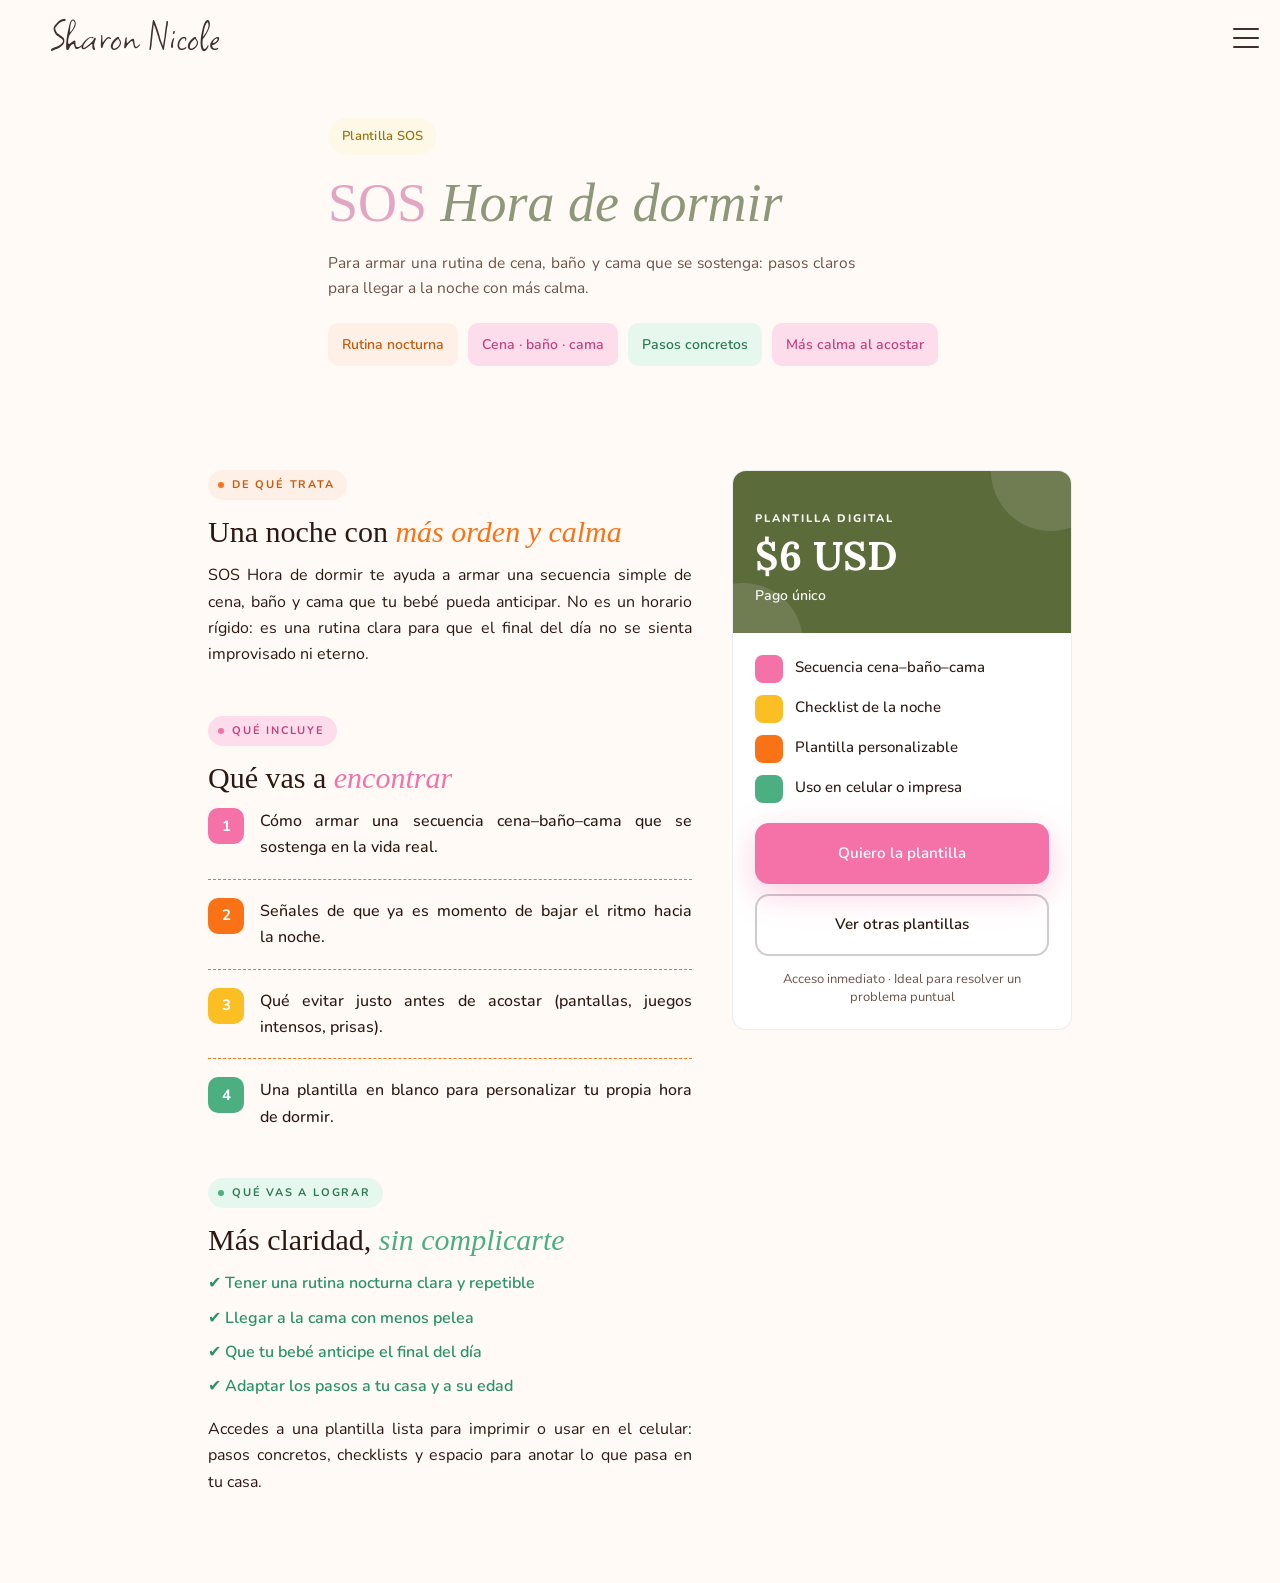
==== plantilla-hora-de-dormir/index.html @ e4fafdc5 "Add files via upload" ====
<!DOCTYPE html>
<html lang="es">
<head>
  <!-- Google tag (gtag.js) -->
  <script async src="https://www.googletagmanager.com/gtag/js?id=G-JML4XXE2QT"></script>
  <script>
    window.dataLayer = window.dataLayer || [];
    function gtag(){dataLayer.push(arguments);}
    gtag('js', new Date());

    gtag('config', 'G-JML4XXE2QT');
  </script>
  <meta charset="UTF-8">
  <meta name="viewport" content="width=device-width, initial-scale=1.0">
  <meta name="description" content="Plantilla SOS Hora de dormir: rutina de cena, baño y cama con pasos claros para llegar a la noche con más calma. Sharon Nicole.">
  <meta name="robots" content="index,follow">
  <meta property="og:type" content="website">
  <meta property="og:locale" content="es_ES">
  <meta property="og:title" content="SOS Hora de dormir | Sharon Nicole">
  <meta property="og:description" content="Para armar una rutina de cena, baño y cama que se sostenga: pasos claros para llegar a la noche con más calma.">
  <meta name="twitter:card" content="summary_large_image">
  <meta name="twitter:title" content="SOS Hora de dormir | Sharon Nicole">
  <meta name="twitter:description" content="Para armar una rutina de cena, baño y cama que se sostenga: pasos claros para llegar a la noche con más calma.">
  <title>SOS Hora de dormir | Sharon Nicole</title>
  <link rel="preconnect" href="https://fonts.googleapis.com">
  <link rel="preconnect" href="https://fonts.gstatic.com" crossorigin>
  <link href="https://fonts.googleapis.com/css2?family=Chiron+Hei+HK:ital,wght@0,200..900;1,200..900&family=DM+Sans:ital,opsz,wght@0,9..40,300;0,9..40,400;0,9..40,500;0,9..40,600;0,9..40,700&family=Fraunces:opsz,wght@9..144,500;9..144,700&family=Manrope:wght@400;500;600;700&family=Schoolbell&family=Square+Peg&display=swap" rel="stylesheet">
  <link href="https://fonts.googleapis.com/css2?family=Lora:ital,wght@0,400;0,500;0,600;0,700;1,400;1,500;1,600;1,700&family=Nunito:wght@400;500;600;700&display=swap" rel="stylesheet">
  <link rel="stylesheet" href="../styles.css?v=275">
  <link rel="stylesheet" href="../curso-soy-ese-bebe.css?v=40">
</head>
<body class="seb-page seb-page--plantilla-hora-dormir">
  <header class="topbar">
    <div class="header-inner">
      <a class="logo header-logo" href="../">Sharon Nicole</a>
      <nav class="nav header-nav" aria-label="Principal">
        <a href="../#cursos-asesorias">Cursos</a>
        <a href="../#recursos">Recursos</a>
        <a href="../#sigueme-redes">Redes</a>
      </nav>
      <button
        type="button"
        class="nav-menu-toggle"
        aria-expanded="false"
        aria-controls="site-nav-drawer"
        aria-label="Abrir menú de navegación"
      >
        <span class="nav-menu-toggle__bar" aria-hidden="true"></span>
        <span class="nav-menu-toggle__bar" aria-hidden="true"></span>
        <span class="nav-menu-toggle__bar" aria-hidden="true"></span>
      </button>
      <a class="btn btn-sm header-cta" href="../#sigueme-redes">Sígueme</a>
    </div>
  </header>

  <div
    id="site-nav-drawer"
    class="nav-drawer"
    role="dialog"
    aria-modal="true"
    aria-labelledby="site-nav-drawer-title"
    aria-hidden="true"
  >
    <div class="nav-drawer__backdrop" aria-hidden="true"></div>
    <div class="nav-drawer__panel">
      <button type="button" class="nav-drawer__close" aria-label="Cerrar menú">
        <span aria-hidden="true">×</span>
      </button>
      <p id="site-nav-drawer-title" class="nav-drawer__kicker">Navegación</p>
      <nav class="nav-drawer__nav" aria-label="Secciones del sitio">
        <ul class="nav-drawer__list">
          <li><a href="../">Inicio</a></li>
          <li><a href="../#realidad">La realidad</a></li>
          <li><a href="../#cursos-asesorias">Cursos</a></li>
          <li><a href="../#recursos">Recursos</a></li>
          <li><a href="../#testimonios-caribbean">Testimonios</a></li>
          <li><a href="../#sigueme-redes">Redes</a></li>
        </ul>
      </nav>
      <a class="btn nav-drawer__cta" href="../#sigueme-redes">Sígueme</a>
    </div>
  </div>

  <main>
    <section class="seb-hero" aria-labelledby="seb-hero-title">
      <div class="seb-wrap seb-hero__grid seb-hero__grid--solo">
        <div class="seb-hero__left">
          <span class="seb-badge">Plantilla SOS</span>
          <h1 id="seb-hero-title" class="seb-hero__h1"><span class="seb-hero__h1-curso">SOS</span> <em class="seb-hero__h1-olive">Hora de dormir</em></h1>
          <p class="seb-hero__lede">Para armar una rutina de cena, baño y cama que se sostenga: pasos claros para llegar a la noche con más calma.</p>
          <ul class="seb-chips">
            <li class="seb-chip seb-chip--orange">Rutina nocturna</li>
            <li class="seb-chip seb-chip--pink">Cena · baño · cama</li>
            <li class="seb-chip seb-chip--green">Pasos concretos</li>
            <li class="seb-chip seb-chip--pink">Más calma al acostar</li>
          </ul>
        </div>
      </div>
    </section>

    <section class="seb-band" aria-labelledby="seb-about-title">
      <div class="seb-wrap seb-main-grid">
        <div class="seb-prose">
          <article class="seb-block">
            <span class="seb-tag seb-tag--orange">De qué trata</span>
            <h2 id="seb-about-title">Una noche con <em>más orden y calma</em></h2>
            <p>SOS Hora de dormir te ayuda a armar una secuencia simple de cena, baño y cama que tu bebé pueda anticipar. No es un horario rígido: es una rutina clara para que el final del día no se sienta improvisado ni eterno.</p>
          </article>

          <article class="seb-block seb-section--pink">
            <span class="seb-tag seb-tag--pink">Qué incluye</span>
            <h2>Qué vas a <em>encontrar</em></h2>
            <ol class="seb-learn-list">
              <li class="seb-learn-item">
                <span class="seb-num seb-num--pink" aria-hidden="true">1</span>
                <p>Cómo armar una secuencia cena–baño–cama que se sostenga en la vida real.</p>
              </li>
              <li class="seb-learn-item">
                <span class="seb-num seb-num--orange" aria-hidden="true">2</span>
                <p>Señales de que ya es momento de bajar el ritmo hacia la noche.</p>
              </li>
              <li class="seb-learn-item">
                <span class="seb-num seb-num--yellow" aria-hidden="true">3</span>
                <p>Qué evitar justo antes de acostar (pantallas, juegos intensos, prisas).</p>
              </li>
              <li class="seb-learn-item">
                <span class="seb-num seb-num--green" aria-hidden="true">4</span>
                <p>Una plantilla en blanco para personalizar tu propia hora de dormir.</p>
              </li>
            </ol>
          </article>

          <article class="seb-block seb-section--green">
            <span class="seb-tag seb-tag--green">Qué vas a lograr</span>
            <h2>Más claridad, <em>sin complicarte</em></h2>
            <ul class="seb-achieve-list">
              <li>✔ Tener una rutina nocturna clara y repetible</li>
              <li>✔ Llegar a la cama con menos pelea</li>
              <li>✔ Que tu bebé anticipe el final del día</li>
              <li>✔ Adaptar los pasos a tu casa y a su edad</li>
            </ul>
            <p>Accedes a una plantilla lista para imprimir o usar en el celular: pasos concretos, checklists y espacio para anotar lo que pasa en tu casa.</p>
          </article>
        </div>

        <aside class="seb-sidebar" aria-label="Inversión y acceso">
          <div class="seb-price">
            <header class="seb-price__head">
              <p class="seb-price__label">Plantilla digital</p>
              <p class="seb-price__amount">$6&nbsp;USD</p>
              <p class="seb-price__note">Pago único</p>
            </header>
            <div class="seb-price__body">
              <ul class="seb-price-features">
                <li>
                  <span class="seb-ico seb-ico--pink" aria-hidden="true"></span>
                  <span>Secuencia cena–baño–cama</span>
                </li>
                <li>
                  <span class="seb-ico seb-ico--yellow" aria-hidden="true"></span>
                  <span>Checklist de la noche</span>
                </li>
                <li>
                  <span class="seb-ico seb-ico--orange" aria-hidden="true"></span>
                  <span>Plantilla personalizable</span>
                </li>
                <li>
                  <span class="seb-ico seb-ico--green" aria-hidden="true"></span>
                  <span>Uso en celular o impresa</span>
                </li>
              </ul>
              <div class="seb-price__actions">
                <a
                  class="seb-btn seb-btn--pink seb-btn--block"
                  href="https://www.instagram.com/sharon.nicolett/"
                  target="_blank"
                  rel="noopener noreferrer"
                >Quiero la plantilla</a>
                <a class="seb-btn seb-btn--ghost seb-btn--block" href="../#recursos">Ver otras plantillas</a>
              </div>
              <p class="seb-price__fine">Acceso inmediato · Ideal para resolver un problema puntual</p>
            </div>
          </div>
        </aside>
      </div>
    </section>
  </main>

  <script src="../script.js"></script>
</body>
</html>
---- styles.css ----
:root {
  /* Misma línea vertical que el inicio del título "Tu bebé…" en el hero */
  --page-gutter-x: clamp(1.25rem, 5vw, 3rem);
  /* Altura de la barra (.header-inner min-height); el hero sube para pintar detrás */
  --header-bar-h: 76px;
  --cream: #fffdf6;
  --ink: #3e2f2b;
  --muted: #6f625e;
  --pink: #f6adc8;
  --purple: #baa7ea;
  --blue: #b9def6;
  --green: #b8ddc3;
  --yellow: #f9df7d;
  --orange: #f7b47b;
  --red: #ea707f;
  --white: #ffffff;
  --radius: 22px;
  --shadow: 0 12px 36px rgba(69, 49, 41, 0.12);
}

* { box-sizing: border-box; }
html {
  scroll-behavior: smooth;
  min-height: 100%;
  /* Fondo global: ilustración completa visible (sin recorte tipo cover) */
  background-color: #fdf6f4;
  background-image: url("img/Background.png");
  background-repeat: no-repeat;
  background-position: left top;
  /* “Quepa todo”: escala al viewport; en cada dispositivo se ajusta al ancho o alto disponible */
  background-size: contain;
  background-attachment: scroll;
}

/* Escritorio ancho: escalar/anclar PNG para sangrar algo el trazo bajo cualquier scrollbar (≠ de la franja de translate del .hero-visual) */
@media (min-width: 1200px) {
  html {
    background-size: 120vw auto;
    background-position: calc(-1 * clamp(1rem, 5vw, 4.5rem)) top;
    background-origin: border-box;
  }
}
body {
  position: relative;
  margin: 0;
  min-height: 100%;
  font-family: "Manrope", sans-serif;
  background-color: transparent;
  color: var(--ink);
  line-height: 1.6;
}

h1, h2, h3, h4 {
  font-family: "Fraunces", serif;
  line-height: 1.08;
  margin: 0 0 14px;
}

h1 { font-size: clamp(2.4rem, 6vw, 4.8rem); }
h2 { font-size: clamp(1.9rem, 3.8vw, 3rem); }
h3 { font-size: 1.4rem; }

.container { width: min(1120px, 92%); margin: 0 auto; }
.narrow { width: min(820px, 92%); }
.section { padding: 84px 0; }

/* Header: NO usar .container aquí (margin:0 auto + 92% rompe alineación y el botón) */
.topbar {
  position: sticky;
  top: 0;
  z-index: 120;
  width: 100%;
  border-bottom: 2px solid transparent;
  background: transparent;
  backdrop-filter: blur(0);
  -webkit-backdrop-filter: blur(0);
  box-shadow: none;
  transition:
    background 0.4s ease,
    backdrop-filter 0.4s ease,
    -webkit-backdrop-filter 0.4s ease,
    border-bottom-color 0.4s ease,
    box-shadow 0.4s ease;
}

.topbar.is-scrolled {
  background: rgba(255, 253, 246, 0.94);
  backdrop-filter: blur(10px);
  -webkit-backdrop-filter: blur(10px);
  border-bottom-color: rgba(62, 47, 43, 0.08);
  box-shadow: 0 6px 28px rgba(62, 47, 43, 0.06);
}

.header-inner {
  position: relative;
  display: flex;
  align-items: center;
  justify-content: space-between;
  min-height: var(--header-bar-h);
  width: 100%;
  max-width: 100%;
  box-sizing: border-box;
  /* Misma referencia que .hero > .container (texto "Tu bebé") */
  padding-left: var(--page-gutter-x);
  padding-right: max(var(--page-gutter-x), env(safe-area-inset-right, 0));
}

/* Logo izquierda | Comprar derecha (solo 2 ítems en flujo flex) */
.header-logo {
  position: relative;
  z-index: 2;
  flex: 0 0 auto;
  min-width: 0;
}

/* Enlaces al centro REAL del viewport (no del espacio entre logo y botón) */
.header-nav {
  position: absolute;
  left: 50%;
  top: 50%;
  transform: translate(-50%, -50%);
  z-index: 1;
  display: flex;
  flex-wrap: nowrap;
  align-items: center;
  justify-content: center;
  gap: clamp(8px, 1.35vw, 20px);
  width: max-content;
  max-width: min(92vw, calc(100vw - 260px));
  pointer-events: auto;
}

@media (min-width: 1367px) {
  .header-nav a {
    font-family: "Manrope", system-ui, sans-serif;
    font-size: clamp(0.74rem, 0.92vw + 0.38rem, 0.875rem);
    font-weight: 600;
    white-space: nowrap;
    letter-spacing: 0.02em;
  }

  .header-nav a:hover {
    color: var(--red);
  }
}

.header-cta {
  position: relative;
  z-index: 2;
  flex: 0 0 auto !important;
  width: auto !important;
  max-width: none !important;
  margin-left: auto !important;
  display: inline-flex !important;
}

.logo {
  font-family: "Fraunces", serif;
  font-size: 1.9rem;
  text-decoration: none;
  color: var(--ink);
}

/* Nombre de marca en el nav: Square Peg (Google Fonts) — debe ir después de .logo */
.topbar .logo.header-logo {
  font-family: "Square Peg", cursive;
  font-weight: 400;
  font-style: normal;
  font-size: clamp(2rem, 4.8vw, 2.85rem);
  line-height: 1.05;
  letter-spacing: 0.02em;
}

.nav {
  display: flex;
  flex-wrap: wrap;
  justify-content: center;
  gap: 24px;
}

.nav a { color: var(--muted); text-decoration: none; font-weight: 600; }

.btn {
  display: inline-flex;
  align-items: center;
  justify-content: center;
  border: 0;
  border-radius: 999px;
  padding: 13px 24px;
  text-decoration: none;
  background: linear-gradient(120deg, var(--red), #f28795);
  color: var(--white);
  font-weight: 700;
  cursor: pointer;
  transition: transform .2s ease;
}

.btn:hover { transform: translateY(-2px); }
.btn-sm { padding: 10px 18px; }
.btn.ghost {
  background: var(--white);
  color: var(--ink);
  border: 1.5px solid rgba(62, 47, 43, 0.15);
  box-shadow: none;
}
.btn.full { width: 100%; }

/* ——— Hamburguesa + menú pantalla completa: solo hasta tablet / iPad (ver media abajo) ——— */
.nav-menu-toggle {
  display: none;
  touch-action: manipulation;
  position: relative;
  z-index: 3;
  flex: 0 0 auto;
  margin-left: auto;
  flex-direction: column;
  align-items: center;
  justify-content: center;
  gap: clamp(5px, 1.35vw, 7px);
  width: min(52px, 12vw);
  height: calc(var(--header-bar-h, 76px));
  padding: 0 10px;
  border: 0;
  border-radius: 12px;
  background: transparent;
  color: var(--ink);
  cursor: pointer;
  transition: opacity 0.2s ease, background 0.2s ease;
}

.nav-menu-toggle:hover {
  background: rgba(62, 47, 43, 0.06);
}

.nav-menu-toggle:focus-visible {
  outline: 2px solid var(--pink);
  outline-offset: 2px;
}

.nav-menu-toggle__bar {
  display: block;
  width: clamp(21px, 5.5vw, 26px);
  height: 2.25px;
  border-radius: 2px;
  background: currentColor;
}

.nav-drawer {
  position: fixed;
  inset: 0;
  z-index: 110;
  padding: 0;
  visibility: hidden;
  pointer-events: none;
}

.nav-drawer--open {
  visibility: visible;
  pointer-events: auto;
}

.nav-drawer__backdrop {
  position: absolute;
  inset: 0;
  z-index: 0;
  border: 0;
  padding: 0;
  margin: 0;
  cursor: pointer;
  background: rgba(62, 47, 43, 0.45);
  opacity: 0;
  transition: opacity 0.28s ease;
}

.nav-drawer--open .nav-drawer__backdrop {
  opacity: 1;
}

.nav-drawer__panel {
  position: absolute;
  inset: 0;
  z-index: 2;
  width: 100%;
  max-width: none;
  margin: 0;
  box-sizing: border-box;
  padding: calc(env(safe-area-inset-top, 0px) + clamp(3.25rem, 10vw, 4rem))
    var(--page-gutter-x) clamp(2rem, 7vh, 3.5rem);
  text-align: center;
  pointer-events: auto;
  display: flex;
  flex-direction: column;
  align-items: center;
  justify-content: flex-start;
  background: rgba(255, 253, 246, 0.985);
  color: var(--ink);
  border-radius: 0;
  border: none;
  box-shadow: none;
  max-height: none;
  min-height: 100%;
  overflow-y: auto;
  -webkit-overflow-scrolling: touch;
  opacity: 0;
  transform: translateY(-0.5rem);
  transition:
    opacity 0.26s ease,
    transform 0.32s cubic-bezier(0.33, 1, 0.68, 1);
}

.nav-drawer--open .nav-drawer__panel {
  opacity: 1;
  transform: translateY(0);
}

.nav-drawer__close {
  position: absolute;
  top: max(calc(env(safe-area-inset-top, 0px) + 0.4rem), 0.5rem);
  right: max(calc(env(safe-area-inset-right, 0px) + 0.25rem), 0.5rem);
  width: 48px;
  height: 48px;
  display: inline-flex;
  align-items: center;
  justify-content: center;
  border: 0;
  border-radius: 50%;
  background: transparent;
  color: var(--ink);
  font-size: 2rem;
  line-height: 1;
  font-weight: 300;
  cursor: pointer;
  transition:
    background 0.2s ease,
    color 0.2s ease,
    opacity 0.2s ease;
}

.nav-drawer__close:hover {
  background: rgba(234, 112, 127, 0.12);
  color: var(--red);
}

.nav-drawer__close:focus-visible {
  outline: 2px solid var(--pink);
  outline-offset: 2px;
}

.nav-drawer__kicker {
  margin: 0 0 clamp(1.35rem, 4vw, 2rem);
  font-family: "Manrope", system-ui, sans-serif;
  font-size: 0.68rem;
  font-weight: 700;
  letter-spacing: 0.22em;
  text-transform: uppercase;
  color: var(--muted);
}

.nav-drawer__nav {
  width: 100%;
  flex: 1 1 auto;
  display: flex;
  flex-direction: column;
  align-items: center;
  justify-content: center;
  min-height: min(52vh, 420px);
}

.nav-drawer__list {
  list-style: none;
  margin: 0;
  padding: 0;
  display: flex;
  flex-direction: column;
  align-items: center;
  gap: clamp(1.45rem, 5vh, 2.35rem);
}

.nav-drawer__list a {
  font-family: "Manrope", system-ui, sans-serif;
  font-size: clamp(1.12rem, 3.65vw, 1.42rem);
  font-weight: 600;
  text-decoration: none;
  color: var(--ink);
  letter-spacing: 0.01em;
  transition: color 0.2s ease, opacity 0.2s ease;
}

.nav-drawer__list a:hover {
  color: var(--red);
}

.nav-drawer__list a:focus-visible {
  outline: 2px solid var(--pink);
  outline-offset: 6px;
  border-radius: 4px;
}

.nav-drawer__cta {
  flex-shrink: 0;
  margin-top: clamp(2rem, 6vw, 2.75rem);
  margin-bottom: max(env(safe-area-inset-bottom, 0px), 1rem);
  min-width: min(280px, 100%);
}

body.nav-drawer-open {
  overflow: hidden;
  touch-action: none;
}

body.nav-drawer-open .nav-drawer {
  z-index: 230;
}

@media (min-width: 1367px) {
  .nav-menu-toggle {
    display: none !important;
  }

  .nav-drawer {
    display: none !important;
  }
}

@media (max-width: 1366px) {
  /* Menos hueco derecho: ícono hamburguesa pegado al borde (respeta notch) */
  .header-inner {
    padding-right: max(10px, calc(env(safe-area-inset-right, 0px) + 6px));
  }

  .header-nav,
  .header-cta {
    display: none !important;
  }

  .nav-menu-toggle {
    display: inline-flex;
    flex-direction: column;
    align-items: center;
    justify-content: center;
    padding-inline: 6px 2px;
  }
}

@media (prefers-reduced-motion: reduce) {
  .nav-drawer__backdrop,
  .nav-drawer__panel {
    transition-duration: 0.01ms;
  }
}

.hero {
  position: relative;
  z-index: 0;
  /* Sube el bloque: la foto llena el hueco bajo el nav sin estirarla */
  margin-top: calc(-1 * var(--header-bar-h));
  padding-top: var(--header-bar-h);
  min-height: 100vh;
  min-height: 100dvh;
  display: flex;
  align-items: center;
  justify-content: flex-start;
  overflow: hidden;
}

/* Sin padding inferior de `.section`: el hero usa todo el alto del viewport antes de hacer scroll */
.hero.section {
  padding-bottom: 0;
}

/* Escritorio: mismo PNG que html sólo dentro del hero, pero desplazado hacia arriba (sin mover el fondo global) */
@media (min-width: 1200px) {
  .hero {
    background-color: #fdf6f4;
    isolation: isolate;
  }

  .hero::before {
    content: "";
    position: absolute;
    inset: 0;
    z-index: 0;
    background-color: #fdf6f4;
    background-image: url("img/Background.png");
    background-repeat: no-repeat;
    background-size: 120vw auto;
    background-position: calc(-1 * clamp(1rem, 5vw, 4.5rem)) calc(-1 * clamp(18px, 4vw, 56px));
    background-origin: border-box;
    pointer-events: none;
  }
}

/* iPad ancho táctil: imagen compose (familia dentro del PNG) — sin foto superpuesta ni fondo html ilustrado */
@media (hover: none) and (min-width: 1200px) and (max-width: 1366px) {
  html {
    background-image: none;
    background-color: #fdf6f4;
  }

  .hero::before {
    background-image: url("img/background hero ipad.png");
    background-size: cover;
    background-position: right bottom;
    background-repeat: no-repeat;
  }

  .hero-visual {
    display: none !important;
  }
}

/*
 * Únicamente ~1200–1366px de ancho y ~820–880px de alto (p. ej. 1366×863) con puntero fino:
 * fondo compuesto img/background hero 12.png. No afecta móvil, tablet 769–1199, ni escritorio fuera de esa ventana.
 */
@media (min-width: 1200px) and (max-width: 1366px) and (min-height: 820px) and (max-height: 880px) and (hover: hover) {
  .hero::before {
    background-image: url("img/background hero 12.png");
    background-size: cover;
    background-position: right bottom;
    background-repeat: no-repeat;
  }

  .hero-visual {
    display: none !important;
  }
}

/* Wrapper para <picture>; el fondo ocupa todo el hero */
.hero-visual {
  position: absolute;
  inset: 0;
  z-index: 0;
  display: block;
  width: 100%;
  height: 100%;
  margin: 0;
  pointer-events: none;
}

.hero-image {
  position: absolute;
  inset: 0;
  z-index: 0;
  width: 100%;
  height: 100%;
  object-fit: cover;
  /* Sujetos a la derecha: deja espacio claro a la izquierda para el texto */
  object-position: right center;
}

/*
 * Portátil 1200–1399px: antes translateX corría sólo la foto y dejaban ~14–42px de hero plano (#fdf6f4),
 * perceptible como “blanco” al ras del borde izquierdo. Anclamos a la izquierda y ensanchamos;
 * overflow:hidden del .hero recorta sin franja (misma sensación más a la derecha vía objeto).
 */
@media (min-width: 1200px) and (max-width: 1399px) {
  .hero .hero-visual {
    transform: none;
    inset: auto;
    left: calc(-1 * clamp(14px, 3vw, 42px));
    right: 0;
    top: 0;
    bottom: 0;
    width: auto;
    height: 100%;
  }
}

/* Misma caja horizontal que el header (márgenes simétricos) */
.hero > .container {
  margin-left: var(--page-gutter-x);
  margin-right: var(--page-gutter-x);
  width: min(1120px, calc(100% - 2 * var(--page-gutter-x)));
  max-width: 100%;
  box-sizing: border-box;
}

.hero-content {
  position: relative;
  z-index: 2;
  max-width: none;
  width: 100%;
  margin-left: 0;
  margin-right: auto;
  text-align: left;
}

/* Solo el titular: ancho como antes, independiente del bloque p + boton */
.hero-heading {
  max-width: min(640px, 100%);
}

.hero-content h1,
.hero-content .kicker,
.hero-content .hero-sub,
.hero-content .hero-actions {
  text-align: left;
}

/* Tipografía del hero más grande (solo esta sección) */
.hero-content .kicker {
  margin-bottom: 12px;
  font-size: clamp(0.82rem, 1.1vw, 0.95rem);
  letter-spacing: 0.14em;
  text-transform: uppercase;
  color: var(--muted);
  font-weight: 700;
}

.hero-content h1 {
  font-size: clamp(2.85rem, 7.5vw, 5.85rem);
  line-height: 1.08;
  margin-bottom: 18px;
}

.hero-content h1 .hero-title-main {
  font-family: "Schoolbell", cursive;
  font-weight: 400;
  font-style: normal;
  color: #705653;
  font-size: calc(100% - 2px);
  line-height: .9;
}

.hero-title-accent {
  display: block;
  margin-top: 0.08em;
  font-family: "Chiron Hei HK", sans-serif;
  font-optical-sizing: auto;
  font-weight: 650;
  font-style: italic;
  color: #a76579;
  font-size: 0.9em;
  line-height: 1.15;
  white-space: nowrap;
}

.kicker {
  margin-bottom: 8px;
  font-size: .75rem;
  letter-spacing: .16em;
  text-transform: uppercase;
  color: var(--muted);
  font-weight: 700;
}

/* Bloque <p> + boton: texto puede ocupar varias lineas */
.hero-sub-wrap {
  display: block;
  max-width: min(640px, 100%);
  width: 100%;
  margin-top: 4px;
}

.hero-content .hero-sub {
  font-size: clamp(1.17rem, 2vw, 1.20rem);
  line-height: 1.45;
  margin: 0;
  white-space: normal;
  max-width: none;
  overflow-wrap: break-word;
  text-wrap: pretty;
}

/* Salto tras «tranquilas» solo entre tablet y portátil estrecho (mismo rango que hero iPad); fuera de ahí, sin <br> */
.hero-content .hero-sub br.hero-sub__br-mid {
  display: none;
}

@media (min-width: 640px) and (max-width: 1199px) {
  .hero-content .hero-sub br.hero-sub__br-mid {
    display: inline;
  }
}

@media (max-width: 768px) {
  .hero-content .hero-sub {
    font-size: clamp(0.95rem, 4.2vw, 1.08rem);
    line-height: 1.5;
  }
}

/* Hero <p>: un poco más chico solo en Google Chrome (móvil y escritorio) */
html.ua-chrome .hero-content .hero-sub {
  font-size: clamp(1.05rem, 1.85vw, 1.12rem);
}

@media (max-width: 768px) {
  html.ua-chrome .hero-content .hero-sub {
    font-size: clamp(0.86rem, 3.85vw, 0.98rem);
    line-height: 1.5;
  }
}

.hero-content .hero-sub-wrap .hero-actions {
  width: 100%;
  margin-top: 20px;
}

.hero-sub { font-size: clamp(0.95rem, 1.75vw, 1.12rem); max-width: 620px; }

.hero-content .btn {
  font-size: clamp(1rem, 1.35vw, 1.12rem);
  padding: 16px 30px;
}

/* Botón hero (≥641px más ancho tipo CTA anterior; ≤640px se ajusta abajo en media query) */
.hero-content .hero-sub-wrap .btn {
  width: auto;
  max-width: none;
  align-self: flex-start;
}

@media (min-width: 641px) {
  .hero-content .hero-sub-wrap .btn {
    padding: 17px clamp(38px, 5.5vw, 64px);
    min-width: min(17.5rem, 100%);
  }
}

@media (max-width: 768px) {
  .hero-content .hero-sub-wrap .btn {
    width: fit-content;
    max-width: min(12rem, 70vw);
    min-width: 0;
    align-self: flex-start;
    padding: 14px clamp(16px, 5vw, 26px);
    text-align: center;
    box-sizing: border-box;
    white-space: normal;
  }
}

.checklist { padding-left: 20px; margin: 22px 0 28px; }
.checklist li { margin-bottom: 6px; }

.hero-actions {
  display: flex;
  flex-wrap: wrap;
  gap: 12px;
  justify-content: flex-start;
}

.cards {
  display: grid;
  gap: 16px;
}

.pastel-grid { grid-template-columns: repeat(auto-fit, minmax(220px, 1fr)); }
.three { grid-template-columns: repeat(auto-fit, minmax(200px, 1fr)); }
.modules { grid-template-columns: repeat(auto-fit, minmax(240px, 1fr)); }
.two-cols { display: grid; grid-template-columns: repeat(2, minmax(0,1fr)); gap: 16px; }

.card {
  background: var(--white);
  border-radius: var(--radius);
  padding: 22px;
  border: 1px solid rgba(62, 47, 43, 0.1);
  box-shadow: var(--shadow);
  position: relative;
}

.card::after {
  content: "";
  position: absolute;
  top: 10px;
  right: 12px;
  width: 16px;
  height: 16px;
  border-radius: 50%;
  background: var(--pink);
  opacity: .6;
}

.lead { color: var(--muted); }
.quote-block { text-align: center; }
.quote {
  font-size: clamp(1rem, 5vw, 3.9rem);
  margin-bottom: 10px;
  line-height: 1.22;
  color: var(--pink);
}

.quote-text {
  font-size: 22px;
  color: rgb(33, 51, 10);
  text-align: center;
  text-wrap: pretty;
}

.quote-checks {
  list-style: none;
  margin: 2rem auto 0;
  padding: 0;
  width: 100%;
  max-width: 100%;
  display: flex;
  flex-direction: column;
  align-items: flex-start;
  gap: 0.75rem;
  text-align: left;
  color: #8d6087;
  box-sizing: border-box;
}

.quote-checks li {
  margin: 0;
  white-space: normal;
  word-wrap: break-word;
  overflow-wrap: break-word;
  font-size: clamp(0.94rem, 1.05vw, 1.1rem);
  line-height: 1.45;
}

/* Tablets / escritorio (≥769px): mismo criterio que móvil—párrafo más sobrio,
 * fondo desplazado para que asteriscos no crucen la cita, lista en varias líneas sin recorte */
@media (min-width: 769px) {
  /* Párrafo debajo de la frase grande: más cercano al tamaño móvil, no línea gigante */
  .quote-block .quote-text {
    font-size: clamp(0.9rem, 1.85vw + 0.42rem, 1.06rem);
    line-height: 1.56;
    max-width: 38rem;
    margin-inline: auto;
  }

  .quote-checks {
    flex-direction: row;
    flex-wrap: wrap;
    align-items: flex-start;
    justify-content: center;
    width: 100%;
    max-width: 100%;
    column-gap: clamp(0.55rem, 2.2vw, 1.25rem);
    row-gap: clamp(0.65rem, 2vw, 0.95rem);
  }

  .quote-checks li {
    flex: 0 1 auto;
    white-space: normal;
    text-align: center;
    max-width: min(38ch, 100%);
  }
}

/* Tablet y móvil (≤1199px): rejilla 2×2 centrada — la de 3 columnas separaba visualmente la 1ª viñeta (texto corto) */
@media (max-width: 1199px) {
  .quote-checks {
    display: grid;
    grid-template-columns: repeat(2, minmax(0, 1fr));
    justify-content: center;
    justify-items: center;
    align-items: start;
    text-align: center;
    column-gap: clamp(0.65rem, 3vw, 1.35rem);
    row-gap: clamp(0.55rem, 2.5vw, 1rem);
    width: min(100%, 32rem);
    max-width: 100%;
    margin-inline: auto;
    padding-inline: 0;
  }

  .quote-checks li {
    justify-self: center;
    white-space: normal;
    text-align: center;
    max-width: min(16rem, 100%);
    font-size: clamp(0.75rem, 2.95vw, 0.94rem);
    line-height: 1.42;
    hyphens: auto;
    -webkit-hyphens: auto;
  }

  .quote-checks li:nth-child(4) {
    grid-column: auto;
    justify-self: center;
    max-width: min(16rem, 100%);
  }
}

/* Escritorio normal (≥1200px): quote + párrafo + checks un poco más grandes que el tramo ≥769 genérico */
@media (min-width: 1200px) {
  .quote-block .quote {
    font-size: clamp(1.9rem, 3.7vw, 3.9rem);
    line-height: 1.18;
    margin-bottom: clamp(12px, 1.2vw, 18px);
  }

  .quote-block .quote-text {
    font-size: clamp(1.06rem, 1.65vw + 0.52rem, 1.34rem);
    line-height: 1.62;
    max-width: min(43rem, 92%);
    margin-inline: auto;
  }

  .quote-checks {
    margin-top: clamp(2.25rem, 3vw, 2.75rem);
    column-gap: clamp(0.85rem, 2.6vw, 1.85rem);
    row-gap: clamp(0.9rem, 2.3vw, 1.35rem);
  }

  .quote-checks li {
    font-size: clamp(1.06rem, 1.22vw, 1.28rem);
    line-height: 1.52;
    max-width: min(42ch, 100%);
  }

  /*
   * Burbujas bajo la cita: mismo ancho en las 4 y columnas más juntas.
   * Sin min-height aquí — el alto lo define el contenido + padding ya existente (.quote-checks--bubbles li).
   */
  .quote-checks.quote-checks--bubbles {
    display: grid;
    grid-template-columns: repeat(2, minmax(0, 1fr));
    justify-items: stretch;
    justify-content: center;
    align-items: stretch;
    column-gap: clamp(0.35rem, 0.9vw, 0.62rem);
    row-gap: clamp(0.55rem, 1.35vw, 0.92rem);
    width: min(36rem, 100%);
    max-width: 100%;
    margin-inline: auto;
  }

  .quote-checks.quote-checks--bubbles li {
    width: 100%;
    max-width: none;
    margin-inline: 0;
    justify-self: stretch;
    box-sizing: border-box;
  }
}

/* Solo iPad (táctil): tamaño del titular rosado — la rejilla de checks va en ≤1199 (Safari escritorio usa pointer:fine). */
@media (hover: none) and (pointer: coarse) and (orientation: portrait) and (min-width: 744px),
       (hover: none) and (pointer: coarse) and (orientation: landscape) and (min-width: 1024px) and (max-width: 1366px) and (max-height: 1200px) {
  .quote-block .quote {
    font-size: clamp(0.92rem, 3.95vw, 3.42rem);
    line-height: 1.2;
  }
}

.quote-checks li::before {
  content: "✔ ";
  color: #8d6087;
  font-weight: 700;
}

/* Viñetas de la cita: mismas pills que los chips del hero en cursos SoyEseBebé */
.quote-checks--bubbles li {
  display: inline-flex;
  align-items: center;
  justify-content: center;
  flex-wrap: wrap;
  row-gap: 0.2em;
  column-gap: 0.28em;
  width: fit-content;
  max-width: 100%;
  margin-inline: auto;
  padding: clamp(8px, 2vw, 10px) clamp(11px, 2.4vw, 15px);
  border-radius: 10px;
  font-weight: 600;
  line-height: 1.38;
  text-align: center;
  hyphens: none;
  box-sizing: border-box;
  transition: transform 0.22s ease, box-shadow 0.22s ease;
}

.quote-checks--bubbles li:hover {
  transform: scale(1.03);
  box-shadow: 0 8px 22px rgba(62, 47, 43, 0.1);
}

@media (prefers-reduced-motion: reduce) {
  .quote-checks--bubbles li {
    transition: none;
  }

  .quote-checks--bubbles li:hover {
    transform: none;
    box-shadow: none;
  }
}

.quote-checks--bubbles li::before {
  color: inherit;
  font-weight: 700;
}

.quote-checks--bubbles li:nth-child(1) {
  background: #fef0e6;
  color: #c45a0c;
}

.quote-checks--bubbles li:nth-child(2) {
  background: #fddcec;
  color: #c4417f;
}

.quote-checks--bubbles li:nth-child(3) {
  background: #e6f7ee;
  color: #2d7a52;
}

.quote-checks--bubbles li:nth-child(4) {
  background: #e5f0fb;
  color: #1e6ba8;
}

@media (max-width: 1199px) {
  /* Burbujas 2×2: mismas medidas entre ítems, un pelín más compactas que la versión “grande” */
  .quote-checks.quote-checks--bubbles {
    justify-items: stretch;
    align-items: stretch;
    column-gap: clamp(0.5rem, 2.35vw, 1rem);
    row-gap: clamp(0.45rem, 2vw, 0.82rem);
    width: min(100%, 27.5rem);
  }

  .quote-checks.quote-checks--bubbles li {
    display: flex;
    flex-direction: column;
    align-items: center;
    justify-content: center;
    gap: clamp(4px, 1.2vw, 7px);
    width: 100%;
    max-width: none;
    min-height: clamp(5.65rem, 21vw, 7.65rem);
    padding: clamp(6px, 1.5vw, 8px) clamp(9px, 2vw, 12px);
    margin-inline: 0;
    justify-self: stretch;
    font-size: clamp(0.72rem, 2.65vw, 0.86rem);
    line-height: 1.34;
    border-radius: 8px;
  }

  /* El ✔ sobre el texto dentro de cada burbuja */
  .quote-checks.quote-checks--bubbles li::before {
    content: "✔";
    flex-shrink: 0;
    font-weight: 700;
  }
}

/* iPad ancho “desktop” (≤1366 táctil): misma rejilla 2×2 y burbujas igual que en ≤1199px */
@media (hover: none) and (min-width: 1200px) and (max-width: 1366px) {
  .quote-checks.quote-checks--bubbles {
    display: grid;
    grid-template-columns: repeat(2, minmax(0, 1fr));
    column-gap: clamp(0.55rem, 2.1vw, 1.05rem);
    row-gap: clamp(0.5rem, 1.85vw, 0.9rem);
    justify-items: stretch;
    align-items: stretch;
    width: min(100%, 27.5rem);
    margin-inline: auto;
    margin-top: clamp(2rem, 3vw, 2.75rem);
    text-align: center;
  }

  .quote-checks.quote-checks--bubbles li {
    display: flex;
    flex-direction: column;
    align-items: center;
    justify-content: center;
    gap: clamp(4px, 1.2vw, 7px);
    width: 100%;
    max-width: none;
    min-height: clamp(5.65rem, 18vw, 7.65rem);
    padding: clamp(6px, 1.5vw, 8px) clamp(9px, 2vw, 12px);
    margin-inline: 0;
    justify-self: stretch;
    font-size: clamp(0.84rem, 1vw, 0.96rem);
    line-height: 1.34;
    border-radius: 8px;
  }

  .quote-checks.quote-checks--bubbles li::before {
    content: "✔";
    flex-shrink: 0;
    font-weight: 700;
  }
}

@media (min-width: 1200px) {
  .quote-checks--bubbles li {
    font-size: clamp(0.9rem, 1.08vw, 1.06rem);
  }
}

@media (min-width: 769px) and (max-width: 1199px) {
  .quote-checks--bubbles li {
    font-size: clamp(0.92rem, 1.95vw + 0.42rem, 1.06rem);
  }
}

.historia-bg-range {
  background-color: #fdf6f4;
  background-image: url("img/Background pr.png");
  background-repeat: no-repeat;
  background-position: center top;
  background-size: 125% auto;
}

/* ——— Cursos, asesorías y guías ——— */
.cursos-asesorias {
  --cursos-bg: #fdf6f4;
  --cursos-ink: #3a3f4a;
  --cursos-muted: #5c6370;
  --cursos-btn: #8b9fd9;
  --cursos-btn-hover: #7a8ecc;
  font-family: "Manrope", system-ui, sans-serif;
  background-color: var(--cursos-bg);
  padding-block: clamp(2.5rem, 6vw, 4rem);
}

/* Dentro del bloque de la cita: sin capa crema para que se vea el fondo */
.historia-bg-range .cursos-asesorias {
  background-color: transparent;
}

@media (min-width: 769px) {
  .historia-bg-range {
    background-position: 64% clamp(8px, 3.25vw, 48px);
    background-size: 116% auto;
  }

  .historia-bg-range .quote-block {
    padding-inline: clamp(0.75rem, 4vw, 2rem);
  }
}

/* “Hola, soy Sharon” + testimonios — img/Background prueba.png */
.bg-range-prueba {
  position: relative;
  z-index: 0;
  /* Sube el bloque del fondo aún más (casi bajo burbujas / mamá) */
  margin-top: calc(clamp(-28rem, -62vw, -14rem) + 48px);
  padding-top: clamp(11rem, 34vw, 28rem);
  background-color: #fdf6f4;
  background-image: url("img/Background prueba.png");
  background-repeat: no-repeat;
  /*
   * margin-top mueve imagen + contenido a la vez: el PNG no “baja” respecto al texto.
   * background-position (eje Y) sí desplaza solo la imagen dentro del bloque.
   */
  --bg-prueba-img-y: clamp(0rem, 1.25vw, 0.75rem);
  background-position: center var(--bg-prueba-img-y);
  /* Imagen completa visible (sin recorte como cover) */
  background-size: contain;
}

.bg-range-prueba .sharon-presentacion {
  background-color: transparent;
}

.bg-range-prueba > .cbc-testimonials {
  padding-top: clamp(0.75rem, 2.5vw, 1.75rem);
  /* Más específico que .cbc-testimonials (más abajo en el CSS) para que no tape el PNG */
  background-color: transparent;
}

@media (min-width: 1024px) {
  .bg-range-prueba {
    padding-top: clamp(9rem, 29vw, 23rem);
    --bg-prueba-img-y: calc(clamp(4.75rem, 11.5vw, 12.75rem) - clamp(0.45rem, 1.05vw, 0.95rem) - clamp(1.1rem, 2.35vw, 1.85rem));
    background-size: min(152%, 100vw) auto;
  }

  section.mama-florece.section {
    padding-bottom: 68px;
  }
}

.cursos-asesorias__inner {
  width: min(1120px, 92%);
  margin: 0 auto;
}

.cursos-asesorias__title {
  font-family: "Manrope", system-ui, sans-serif;
  font-size: clamp(1.35rem, 3vw, 1.85rem);
  font-weight: 700;
  text-align: center;
  color: var(--cursos-ink);
  margin: 0 auto 2rem;
  letter-spacing: -0.02em;
}

.cursos-asesorias__grid {
  display: grid;
  grid-template-columns: repeat(4, minmax(0, 1fr));
  gap: clamp(12px, 1.8vw, 18px);
  align-items: stretch;
}

.cursos-card {
  background: var(--white);
  border-radius: 14px;
  overflow: hidden;
  box-shadow: 0 8px 28px rgba(58, 63, 74, 0.08);
  border: 1px solid rgba(58, 63, 74, 0.06);
  display: flex;
  flex-direction: column;
  min-height: 0;
}

.cursos-card__link {
  display: flex;
  flex-direction: column;
  flex: 1;
  min-height: 0;
  color: inherit;
  text-decoration: none;
  border-radius: inherit;
}

.cursos-card__link:focus-visible {
  outline: 2px solid rgba(239, 128, 120, 0.85);
  outline-offset: 2px;
}

.cursos-card__visual {
  position: relative;
  margin: 0;
  /* Redondeado en las cuatro esquinas de la foto (no solo arriba a nivel tarjeta) */
  border-radius: 14px;
  overflow: hidden;
}

.cursos-card__img {
  width: 100%;
  aspect-ratio: 2.2 / 1;
  object-fit: cover;
  object-position: center;
  display: block;
}

/* Opcional: tarjeta en escala de grises (p. ej. curso no disponible) */
.cursos-card--nsb .cursos-card__img {
  filter: grayscale(100%);
}

.cursos-card--nsb {
  cursor: default;
}

.cursos-card__body {
  padding: 0.75rem 0.85rem 1rem;
  display: flex;
  flex-direction: column;
  align-items: center;
  text-align: center;
  flex: 1;
  gap: 0.35rem;
}

.cursos-card__kicker {
  margin: 0;
  font-size: 0.72rem;
  color: var(--cursos-muted);
  line-height: 1.35;
}

.cursos-card__heading {
  font-family: "Manrope", system-ui, sans-serif;
  font-size: clamp(0.95rem, 1.5vw, 1.05rem);
  font-weight: 700;
  color: var(--cursos-ink);
  margin: 0;
  line-height: 1.25;
}

.cursos-card__text {
  margin: 0;
  font-size: 0.78rem;
  line-height: 1.45;
  color: var(--cursos-muted);
  flex: 1;
}

.btn-cursos-detalle {
  margin-top: 0.4rem;
  width: 100%;
  max-width: 100%;
  padding: 0.5rem 0.75rem;
  font-size: 0.78rem;
  font-weight: 600;
  border-radius: 10px;
  background: var(--cursos-btn);
  color: var(--white);
  text-decoration: none;
  box-shadow: none;
}

.btn-cursos-detalle:hover,
.cursos-card__link:hover .btn-cursos-detalle {
  background: var(--cursos-btn-hover);
  transform: translateY(-1px);
}

.btn-cursos-detalle.is-disabled {
  opacity: 0.7;
  cursor: not-allowed;
  pointer-events: none;
  background: #9e9e9e;
  color: #ffffff;
}

@media (max-width: 1024px) {
  .cursos-asesorias__grid {
    grid-template-columns: repeat(2, minmax(0, 1fr));
  }
}

@media (max-width: 520px) {
  .cursos-asesorias__grid {
    grid-template-columns: 1fr;
  }
}

/* ——— Burbujas / blobs (pilares, solo texto) ——— */
.cursos-blobs.section {
  padding-top: 0;
  padding-bottom: 0;
}

.cursos-blobs__band {
  width: 100vw;
  max-width: 100vw;
  margin-left: calc(50% - 50vw);
  margin-right: calc(50% - 50vw);
  box-sizing: border-box;
  background: #d9c8c8;
  padding: clamp(2rem, 5vw, 3.25rem) var(--page-gutter-x) clamp(2.5rem, 6vw, 4rem);
  border-top: 1px solid rgba(255, 255, 255, 0.08);
  border-bottom: 1px solid rgba(255, 255, 255, 0.06);
}

.cursos-blobs__wrap {
  max-width: 1040px;
  margin: 0 auto;
}

.cursos-blobs__heading {
  /* Misma familia que el párrafo .quote (“Tu bebé no duerme mal…”): body / Manrope */
  font-family: "Manrope", sans-serif;
  font-size: clamp(1rem, 2.9vw, 2.05rem);
  font-weight: 700;
  line-height: 1.22;
  color: var(--ink);
  text-align: center;
  margin: 0 auto 0.65rem;
  letter-spacing: 0.02em;
  max-width: min(100%, 40rem);
  white-space: normal;
}

.cursos-blobs__lede {
  font-family: "Manrope", sans-serif;
  font-size: clamp(0.95rem, 1.65vw, 1.12rem);
  font-weight: 500;
  line-height: 1.55;
  color: var(--muted);
  text-align: center;
  margin: 0 auto clamp(1.35rem, 3.5vw, 2rem);
  max-width: min(52ch, 100%);
}

.cursos-blobs__grid {
  display: grid;
  grid-template-columns: repeat(4, minmax(0, 1fr));
  gap: clamp(0.85rem, 2.5vw, 1.75rem);
  align-items: center;
  justify-items: center;
  list-style: none;
  margin: 0;
  padding: 0;
}

.cursos-blobs__grid > li {
  display: flex;
  justify-content: center;
  width: 100%;
  margin: 0;
  padding: 0;
}

.cursos-blob {
  display: flex;
  align-items: center;
  justify-content: center;
  width: 100%;
  max-width: min(260px, 100%);
  aspect-ratio: 1;
  transition: transform 0.35s cubic-bezier(0.22, 1, 0.36, 1);
}

.cursos-blob__body {
  width: 100%;
  height: 100%;
  display: flex;
  flex-direction: column;
  align-items: center;
  justify-content: center;
  gap: 0;
  padding: clamp(0.85rem, 2.2vw, 1.25rem);
  box-shadow:
    0 10px 26px rgba(62, 47, 43, 0.12),
    inset 0 1px 0 rgba(255, 255, 255, 0.28);
  transition: box-shadow 0.35s cubic-bezier(0.22, 1, 0.36, 1);
}

@media (hover: hover) {
  .cursos-blob:hover {
    transform: translateY(-12px) scale(1.04);
  }

  .cursos-blob:hover .cursos-blob__body {
    box-shadow:
      0 14px 32px rgba(62, 47, 43, 0.16),
      inset 0 1px 0 rgba(255, 255, 255, 0.32);
  }
}

/* Paleta suave (referencia maqueta): terracota, limón, salvia, lavanda; texto blanco */
.cursos-blob--coral .cursos-blob__body {
  background: #e59e60;
  color: #fff;
  border-radius: 58% 42% 62% 38% / 46% 54% 42% 58%;
}

.cursos-blob--amarillo .cursos-blob__body {
  background: #e0e09d;
  color: #fff;
  border-radius: 42% 58% 48% 52% / 58% 42% 55% 45%;
}

.cursos-blob--menta .cursos-blob__body {
  background: #7b8c72;
  color: #fff;
  border-radius: 52% 48% 38% 62% / 44% 56% 48% 52%;
}

.cursos-blob--rosa .cursos-blob__body {
  background: #9b8cb3;
  color: #fff;
  border-radius: 48% 52% 58% 42% / 52% 48% 44% 56%;
}

.cursos-blob__title {
  font-family: "Schoolbell", cursive;
  font-weight: 400;
  font-style: normal;
  font-size: clamp(1.05rem, 2.35vw, 1.35rem);
  letter-spacing: 0.02em;
  text-transform: none;
  text-align: center;
  line-height: 1.3;
  max-width: 15rem;
  color: inherit;
  text-shadow: none;
}

.cursos-blob--amarillo .cursos-blob__title {
  text-shadow: 0 1px 2px rgba(62, 47, 43, 0.28);
}

@media (max-width: 820px) {
  .cursos-blobs__grid {
    grid-template-columns: repeat(2, minmax(0, 1fr));
  }

  .cursos-blob {
    max-width: min(280px, 94%);
  }
}

@media (max-width: 380px) {
  .cursos-blobs__grid {
    grid-template-columns: 1fr;
  }
}

@media (prefers-reduced-motion: reduce) {
  .cursos-blob,
  .cursos-blob__body {
    transition: none;
  }
}

@media (prefers-reduced-motion: reduce) and (hover: hover) {
  .cursos-blob:hover {
    transform: none;
  }

  .cursos-blob:hover .cursos-blob__body {
    box-shadow:
      0 10px 26px rgba(62, 47, 43, 0.12),
      inset 0 1px 0 rgba(255, 255, 255, 0.28);
  }
}

/* ——— Recursos: plantillas imprimibles ——— */
.recursos.section {
  background-color: #fdf6f4;
  background-image: url("img/background%20recursos.png");
  background-repeat: no-repeat;
  background-position: center;
  background-size: cover;
  padding-block: clamp(3.5rem, 7vw, 5.5rem);
}

.recursos__inner {
  width: min(1176px, 92%);
}

.recursos__head {
  margin-bottom: clamp(1.75rem, 4vw, 2.6rem);
}

.recursos__head h2 {
  margin: 0;
  font-family: "Schoolbell", cursive;
  font-size: clamp(2.6rem, 6vw, 3.6rem);
  font-weight: 400;
  line-height: 0.95;
  letter-spacing: 0.01em;
  color: #3e2f2b;
}

.recursos__head p {
  margin: 0.7rem 0 0;
  max-width: 38rem;
  color: #5c514d;
  font-size: 1.05rem;
  line-height: 1.55;
}

.recursos__grid {
  display: grid;
  grid-template-columns: repeat(5, minmax(0, 1fr));
  gap: clamp(0.75rem, 1.5vw, 1rem);
  list-style: none;
  margin: 0;
  padding: 0;
}

.recursos__item--featured {
  grid-column: 1 / -1;
}

.recurso {
  position: relative;
  display: flex;
  flex-direction: column;
  min-height: 100%;
  padding: 1.15rem 1.35rem 1.15rem 1.15rem;
  text-decoration: none;
  color: var(--ink);
  background: #fffdf8;
  border-radius: 16px;
  box-shadow: 0 10px 26px rgba(62, 47, 43, 0.1);
  transition: transform 0.35s cubic-bezier(0.22, 1, 0.36, 1), box-shadow 0.35s cubic-bezier(0.22, 1, 0.36, 1);
}

.recurso:focus-visible {
  outline: 2px solid #a76579;
  outline-offset: 3px;
}

.recurso--featured {
  padding: clamp(1.35rem, 3vw, 1.85rem) clamp(1.35rem, 3vw, 2rem);
  background:
    linear-gradient(135deg, rgba(234, 112, 127, 0.14), rgba(186, 167, 234, 0.12)),
    #fffdf8;
  border: 1.5px solid rgba(167, 101, 121, 0.22);
  box-shadow: 0 14px 34px rgba(62, 47, 43, 0.12);
}

.recurso--featured .recurso__name {
  font-size: clamp(1.75rem, 3.2vw, 2.25rem);
  color: #8d4d62;
}

.recurso--featured .recurso__text {
  max-width: 42rem;
  font-size: 1.05rem;
}

.recurso__cap {
  position: absolute;
  top: 1.05rem;
  right: 1rem;
  width: 1.45rem;
  height: 1.2rem;
  border-radius: 58% 42% 62% 38% / 46% 54% 42% 58%;
  box-shadow: inset 0 1px 0 rgba(255, 255, 255, 0.28);
}

.recurso--coral .recurso__cap { background: #e59e60; }
.recurso--limon .recurso__cap { background: #c4bc55; }
.recurso--salvia .recurso__cap { background: #7b8c72; }
.recurso--lila .recurso__cap { background: #9b8cb3; }
.recurso--rosa .recurso__cap { background: #e7a0b4; }

.recurso__name {
  display: block;
  margin: 0.35rem 0 0.45rem;
  padding-right: 1.4rem;
  font-family: "Schoolbell", cursive;
  font-size: clamp(1.2rem, 1.7vw, 1.45rem);
  font-weight: 400;
  line-height: 1.2;
  color: #3e2f2b;
}

.recurso__text {
  display: block;
  flex: 1;
  margin: 0 0 1.1rem;
  color: #5c514d;
  font-size: 0.92rem;
  line-height: 1.45;
}

.recurso__cta {
  display: inline-flex;
  align-items: center;
  gap: 0.35rem;
  margin-top: auto;
  font-family: "Manrope", sans-serif;
  font-size: 0.95rem;
  font-weight: 700;
  color: #8d4d62;
}

.recurso__cta::after {
  content: "";
  width: 0.45rem;
  height: 0.45rem;
  border-right: 1.5px solid currentColor;
  border-bottom: 1.5px solid currentColor;
  transform: rotate(-45deg);
  margin-top: -1px;
}

@media (hover: hover) {
  .recurso:hover {
    transform: translateY(-6px);
    box-shadow: 0 16px 32px rgba(62, 47, 43, 0.14);
  }

  .recurso--featured:hover {
    box-shadow: 0 18px 38px rgba(62, 47, 43, 0.16);
  }

  .recurso:hover .recurso__cta {
    color: #6f354c;
  }
}

@media (max-width: 900px) {
  .recursos__grid {
    grid-template-columns: repeat(2, minmax(0, 1fr));
  }
}

@media (max-width: 560px) {
  .recursos__grid {
    grid-template-columns: 1fr;
  }
}

@media (prefers-reduced-motion: reduce) {
  .recurso {
    transition: none;
  }
}

@media (prefers-reduced-motion: reduce) and (hover: hover) {
  .recurso:hover {
    transform: none;
  }
}

/* Por encima de testimonios cuando el margin negativo superpone capas */
section.mama-florece {
  position: relative;
  z-index: 2;
  text-align: left;
  background-color: #fdf6f4;
  overflow: hidden;
}

/* Un solo asterisco de Background pr.png (esquina inferior derecha) */
section.mama-florece::before {
  content: "";
  position: absolute;
  top: auto;
  bottom: clamp(0.75rem, 2vw, 1.75rem);
  right: clamp(1rem, 3vw, 2.5rem);
  width: min(24vw, 190px);
  height: min(24vw, 190px);
  background-image: url("img/asterisco-pr.png");
  background-repeat: no-repeat;
  background-position: center;
  background-size: contain;
  pointer-events: none;
  z-index: 0;
}

.mama-florece > .container {
  position: relative;
  z-index: 1;
}

/* Mamá-florece — copy izquierda, listas derecha (tipo split) */
.mama-florece__split {
  display: grid;
  grid-template-columns: 1.05fr 0.95fr;
  gap: clamp(1.25rem, 4vw, 2.5rem);
  align-items: start;
}

.mama-florece__copy {
  text-align: left;
}

.mama-florece__copy h2,
#mama-florece-titulo {
  font-family: "Chiron Hei HK", sans-serif;
  font-optical-sizing: auto;
  font-weight: 650;
  font-style: italic;
  font-size: clamp(1.65rem, 4.25vw, 2.65rem);
  line-height: 1.25;
  color: #a76579;
  text-align: left;
  margin: 0 0 1rem;
}

.mama-florece__lede {
  margin: 0 0 1.35rem;
  max-width: 34rem;
  color: var(--muted);
  font-size: 1.05rem;
  line-height: 1.55;
  text-align: left;
}

.mama-florece__actions {
  text-align: left;
}

.mama-florece__lists {
  min-width: 0;
}

.mama-florece__points {
  margin: 0;
  padding-left: 1.25rem;
  color: var(--ink);
  text-align: left;
}

.mama-florece__points li {
  margin-bottom: 0.7rem;
  line-height: 1.55;
}

.mama-florece__points li:last-child {
  margin-bottom: 0;
}

.split {
  display: grid;
  grid-template-columns: 1.1fr .9fr;
  gap: 30px;
  align-items: center;
}

.sharon-presentacion__copy > p:not(.kicker) {
  text-align: justify;
}

.frame-card {
  margin: 0;
  border-radius: 28px;
  padding: 16px;
  background:
    linear-gradient(180deg, rgba(246,173,200,0.38), rgba(185,222,246,0.28)),
    repeating-linear-gradient(90deg, rgba(255,255,255,0.66) 0 12px, rgba(255,255,255,0) 12px 24px);
  box-shadow: var(--shadow);
}

.frame-card img {
  width: 100%;
  border-radius: 20px;
  display: block;
}

.results { padding-left: 20px; font-size: 1.05rem; }
.results li { margin-bottom: 8px; }

.offer {
  background:
    linear-gradient(145deg, rgba(247, 180, 123, 0.18), rgba(186, 167, 234, 0.15), rgba(184, 221, 195, 0.15));
  border-top: 2px dashed rgba(62, 47, 43, 0.12);
  border-bottom: 2px dashed rgba(62, 47, 43, 0.12);
}

.section.social-follow {
  position: relative;
  isolation: isolate;
  overflow: hidden;
  padding-block: clamp(5.75rem, 14vw, 11.5rem);
  /* Como antes: rosado/salvia (.offer) + velo crema vertical + PNG (abajo → arriba en capas) */
  background-color: #fdf6f4;
  background-image:
    linear-gradient(
      145deg,
      rgba(247, 180, 123, 0.18),
      rgba(186, 167, 234, 0.15),
      rgba(184, 221, 195, 0.15)
    ),
    linear-gradient(
      180deg,
      rgba(255, 253, 246, 0.82) 0%,
      rgba(253, 246, 244, 0.78) 45%,
      rgba(253, 246, 244, 0.85) 100%
    ),
    url("img/background socials.png");
  background-repeat: no-repeat;
  background-position: center, center, center;
  background-size: cover, cover, cover;
  background-attachment: scroll;
}

.social-follow__blobs {
  position: absolute;
  width: min(420px, 70vw);
  height: min(420px, 70vw);
  border-radius: 50%;
  background: rgba(234, 112, 127, 0.12);
  filter: blur(48px);
  pointer-events: none;
  top: -12%;
  left: -8%;
  z-index: 0;
}

.social-follow__blobs--br {
  top: auto;
  left: auto;
  bottom: -10%;
  right: -6%;
  background: rgba(184, 221, 195, 0.2);
}

.social-follow__inner {
  position: relative;
  z-index: 1;
}

.social-follow__grid {
  display: grid;
  gap: clamp(2.35rem, 5.5vw, 4rem);
  align-items: start;
}

@media (min-width: 1024px) {
  .social-follow__grid {
    grid-template-columns: repeat(12, minmax(0, 1fr));
    gap: clamp(2.75rem, 3.5vw, 4rem);
  }

  .social-follow__col--left {
    grid-column: span 4;
  }

  .social-follow__col--right {
    grid-column: span 8;
  }
}

.social-follow__eyebrow {
  font-family: "Manrope", sans-serif;
  font-size: 0.72rem;
  font-weight: 700;
  letter-spacing: 0.2em;
  text-transform: uppercase;
  color: #b34969;
  margin: 0 0 0.75rem;
}

.social-follow__title {
  font-family: "Manrope", sans-serif;
  font-size: clamp(1.75rem, 4vw, 2.85rem);
  font-weight: 700;
  line-height: 1.18;
  color: var(--ink);
  margin: 0 0 1.15rem;
}

.social-follow__title-accent {
  font-family: "Fraunces", serif;
  font-style: italic;
  font-weight: 500;
  color: #b34969;
}

.social-follow__lede {
  font-family: "Manrope", sans-serif;
  font-size: clamp(1rem, 1.55vw, 1.12rem);
  line-height: 1.6;
  color: var(--muted);
  text-align: justify;
  margin: 0 0 1.4rem;
  max-width: 38rem;
}

.social-follow__lede a {
  color: #b34969;
  font-weight: 600;
  text-decoration: underline;
  text-underline-offset: 2px;
}

.social-follow__lede a:hover {
  color: #9a3d5c;
}

.social-follow__feed-note {
  font-size: 0.78rem;
  line-height: 1.45;
  color: var(--muted);
  margin: 0 0 0.65rem;
  max-width: 42rem;
}

.social-follow__feed-note--tiktok {
  margin-top: 0.35rem;
}

.social-follow__pill {
  display: inline-flex;
  align-items: center;
  gap: 0.45rem;
  margin: 0 0 1.5rem;
  padding: 0.4rem 0.9rem;
  border-radius: 999px;
  border: 1.5px solid rgba(179, 73, 105, 0.35);
  background: rgba(255, 255, 255, 0.65);
  font-family: "Manrope", sans-serif;
  font-size: 0.9rem;
  font-weight: 600;
  color: var(--ink);
}

.social-follow__pill-dot {
  width: 8px;
  height: 8px;
  border-radius: 50%;
  background: #ea707f;
  flex-shrink: 0;
}

.social-follow__stats {
  display: flex;
  flex-wrap: wrap;
  gap: clamp(1.25rem, 4vw, 2.5rem);
  margin: 0 0 1.75rem;
}

.social-follow__stat dd {
  margin: 0;
}

.social-follow__stat-num {
  display: block;
  font-family: "Manrope", sans-serif;
  font-size: clamp(1.9rem, 4.25vw, 2.55rem);
  font-weight: 700;
  color: #b34969;
  line-height: 1.1;
}

.social-follow__stat-label {
  display: block;
  font-size: 0.68rem;
  font-weight: 700;
  letter-spacing: 0.12em;
  text-transform: uppercase;
  color: var(--muted);
  margin-top: 0.35rem;
}

.social-follow__cta.btn {
  padding: 0.95rem 2rem;
  font-size: 1.05rem;
}

.social-follow__stack {
  display: flex;
  flex-direction: column;
  gap: clamp(1.2rem, 2.75vw, 1.6rem);
}

.social-follow__label {
  font-size: 0.65rem;
  font-weight: 700;
  letter-spacing: 0.1em;
  text-transform: uppercase;
  color: var(--muted);
  margin: 0.65rem 0 0.5rem;
}

.social-ig-hero {
  position: relative;
  display: block;
  overflow: hidden;
  border-radius: 0.95rem;
  border: 1px solid rgba(62, 47, 43, 0.1);
  box-shadow: var(--shadow);
  min-height: 12.5rem;
  text-decoration: none;
  color: #fff;
  transition:
    transform 0.3s ease,
    box-shadow 0.3s ease,
    border-color 0.3s ease;
}

@media (min-width: 768px) {
  .social-ig-hero {
    min-height: 13.5rem;
  }
}

.social-ig-hero:hover {
  transform: translateY(-3px);
  box-shadow: 0 16px 40px rgba(62, 47, 43, 0.14);
  border-color: rgba(234, 112, 127, 0.45);
}

.social-ig-hero__img {
  position: absolute;
  inset: 0;
  width: 100%;
  height: 100%;
  object-fit: cover;
  object-position: 70% center;
  filter: grayscale(1);
  transition: filter 0.45s ease, transform 0.45s ease;
}

/* Foto de perfil/lifestyle: que se vea entera a la derecha; texto a la izquierda */
.social-ig-hero--photo {
  background-color: #252022;
}

.social-ig-hero--photo .social-ig-hero__img {
  object-fit: contain;
  object-position: right center;
  filter: none;
}

.social-ig-hero--photo .social-ig-hero__gradient {
  background: linear-gradient(
    90deg,
    rgba(18, 14, 16, 0.94) 0%,
    rgba(18, 14, 16, 0.72) 32%,
    rgba(18, 14, 16, 0.35) 48%,
    transparent 62%
  );
}

.social-ig-hero:hover .social-ig-hero__img {
  filter: grayscale(0);
  transform: scale(1.02);
}

.social-ig-hero--photo:hover .social-ig-hero__img {
  filter: none;
  transform: none;
}

/* Tarjetas IG/TikTok con el PNG panorámico (misma textura que el fondo de la sección) */
.social-ig-hero--socials-art.social-ig-hero--photo .social-ig-hero__img {
  object-fit: cover;
  object-position: 72% center;
  filter: none;
}

.social-ig-hero--socials-art.social-ig-hero--photo:hover .social-ig-hero__img {
  filter: none;
}

/* Texto en color vivo (rosa/coral), sin gris apagado */
.social-ig-hero--socials-art {
  color: var(--ink);
}

.social-ig-hero--socials-art.social-ig-hero--photo {
  background-color: transparent;
}

.social-ig-hero--socials-art .social-ig-hero__headline strong {
  color: #353535;
  font-weight: 800;
}

.social-ig-hero--socials-art .social-ig-hero__gradient {
  opacity: 0 !important;
  background: transparent none !important;
}

.social-ig-hero--socials-art.social-ig-hero--photo:hover .social-ig-hero__gradient {
  opacity: 0 !important;
}

.social-ig-hero--socials-art .social-ig-hero__bar {
  background: rgba(234, 112, 127, 0.55);
}

.social-ig-hero--socials-art .social-ig-hero__headline,
.social-ig-hero--socials-art .social-ig-hero__desc,
.social-ig-hero--socials-art .social-ig-hero__link {
  text-shadow: none;
}

.social-ig-hero--socials-art .social-ig-hero__handle {
  color: #c76987;
  font-weight: 700;
  opacity: 1;
}

.social-ig-hero--socials-art .social-ig-hero__desc {
  color: var(--ink);
  opacity: 1;
}

.social-ig-hero--socials-art .social-ig-hero__link {
  color: #ea707f;
  font-weight: 800;
}

.social-ig-hero__gradient {
  position: absolute;
  inset: 0;
  background: linear-gradient(
    90deg,
    rgba(18, 14, 16, 0.78) 0%,
    rgba(18, 14, 16, 0.38) 42%,
    transparent 78%
  );
  transition: opacity 0.4s ease;
  pointer-events: none;
}

.social-ig-hero:not(.social-ig-hero--photo):hover .social-ig-hero__gradient {
  opacity: 0;
}

.social-ig-hero--photo:hover .social-ig-hero__gradient {
  opacity: 0.95;
}

.social-ig-hero__bar {
  position: absolute;
  left: 1rem;
  top: 1.25rem;
  bottom: 1.25rem;
  width: 2px;
  background: rgba(255, 255, 255, 0.35);
  border-radius: 1px;
  pointer-events: none;
}

.social-ig-hero__content {
  position: relative;
  z-index: 2;
  display: flex;
  flex-direction: column;
  align-items: flex-start;
  gap: 0.4rem;
  padding: 1.4rem 1.35rem 1.4rem 2.1rem;
  max-width: 24rem;
  min-height: 12.5rem;
  justify-content: center;
}

@media (min-width: 768px) {
  .social-ig-hero__content {
    min-height: 13.5rem;
  }
}

.social-ig-hero__kicker {
  font-size: 0.65rem;
  font-weight: 700;
  letter-spacing: 0.14em;
  text-transform: uppercase;
  opacity: 0.95;
  text-shadow: 0 1px 3px rgba(0, 0, 0, 0.45);
}

.social-ig-hero__headline {
  font-family: "Manrope", sans-serif;
  font-size: clamp(1.1rem, 2.2vw, 1.35rem);
  text-shadow: 0 1px 4px rgba(0, 0, 0, 0.5);
}

.social-ig-hero__handle {
  font-weight: 600;
  opacity: 0.95;
}

.social-ig-hero__desc {
  font-size: 0.88rem;
  line-height: 1.45;
  opacity: 0.92;
  text-shadow: 0 1px 3px rgba(0, 0, 0, 0.45);
}

.social-ig-hero__link {
  margin-top: 0.25rem;
  font-size: 0.85rem;
  font-weight: 700;
  text-shadow: 0 1px 3px rgba(0, 0, 0, 0.45);
}

.social-ig-hero__arrow {
  display: inline-block;
  transition: transform 0.25s ease;
}

.social-ig-hero:hover .social-ig-hero__arrow {
  transform: translateX(5px);
}

.social-ig-grid {
  display: grid;
  grid-template-columns: repeat(3, minmax(0, 1fr));
  gap: 0.65rem;
  list-style: none;
  margin: 0;
  padding: 0;
}

.social-ig-grid__link {
  position: relative;
  display: block;
  border-radius: 0.65rem;
  overflow: hidden;
  border: 1px solid rgba(62, 47, 43, 0.08);
  transition: transform 0.25s ease;
}

.social-ig-grid__link:hover {
  transform: scale(1.03);
}

.social-ig-grid__link img {
  display: block;
  width: 100%;
  height: auto;
  aspect-ratio: 1;
  object-fit: cover;
 /* vertical-align: middle; */
}

/* Primer reel: priorizar franja superior del PNG (titular “7 razones…”) */
.social-ig-grid__item--lead .social-ig-grid__link img {
  object-position: center 6%;
}

.social-tt-card {
  position: relative;
  display: grid;
  grid-template-columns: auto 1fr auto;
  align-items: center;
  gap: 0.85rem 1.1rem;
  padding: 1.25rem 1.35rem;
  border-radius: 1.05rem;
  background: rgba(255, 255, 255, 0.88);
  border: 1px solid rgba(62, 47, 43, 0.1);
  box-shadow: var(--shadow);
  text-decoration: none;
  color: var(--ink);
  overflow: hidden;
  transition:
    transform 0.25s ease,
    box-shadow 0.25s ease,
    border-color 0.25s ease;
}

.social-tt-card:hover {
  transform: translateY(-2px);
  box-shadow: 0 14px 36px rgba(62, 47, 43, 0.12);
  border-color: rgba(234, 112, 127, 0.35);
}

.social-tt-card__wash {
  position: absolute;
  inset: 0;
  background: linear-gradient(135deg, rgba(234, 112, 127, 0.06), rgba(186, 167, 234, 0.08));
  opacity: 0;
  transition: opacity 0.35s ease;
  pointer-events: none;
}

.social-tt-card:hover .social-tt-card__wash {
  opacity: 1;
}

.social-tt-card__logo {
  width: 3.25rem;
  height: 3.25rem;
  color: rgba(62, 47, 43, 0.07);
  flex-shrink: 0;
  align-self: center;
}

.social-tt-card__main {
  position: relative;
  z-index: 1;
  display: flex;
  flex-direction: column;
  gap: 0.35rem;
  min-width: 0;
}

.social-tt-card__title {
  font-family: "Manrope", sans-serif;
  font-size: clamp(1rem, 2vw, 1.15rem);
}

.social-tt-card__handle {
  font-weight: 600;
  color: var(--muted);
}

.social-tt-card__desc {
  font-size: 0.88rem;
  line-height: 1.45;
  color: var(--muted);
}

.social-tt-card__aside {
  position: relative;
  z-index: 1;
  display: flex;
  flex-direction: column;
  align-items: flex-end;
  gap: 0.65rem;
}

.social-tt-card__followers {
  display: none;
  text-align: right;
  font-size: 0.78rem;
  color: var(--muted);
}

.social-tt-card__followers strong {
  display: block;
  font-size: 1.15rem;
  color: #b34969;
}

.social-tt-card__followers strong.social-tt-card__followers-num {
  display: block;
  font-size: 1.35rem;
  color: var(--muted);
  font-weight: 700;
}

@media (min-width: 768px) {
  .social-tt-card__followers {
    display: block;
  }
}

.social-tt-card__ext {
  display: flex;
  align-items: center;
  justify-content: center;
  width: 2.5rem;
  height: 2.5rem;
  border-radius: 50%;
  background: #fff;
  border: 1px solid rgba(62, 47, 43, 0.12);
  color: var(--ink);
  transition:
    background 0.25s ease,
    color 0.25s ease,
    transform 0.35s ease;
}

.social-tt-card:hover .social-tt-card__ext {
  background: #ea707f;
  color: #fff;
  transform: rotate(12deg);
}

.social-tt-grid {
  display: grid;
  grid-template-columns: repeat(3, minmax(0, 1fr));
  gap: 0.65rem;
  list-style: none;
  margin: 0;
  padding: 0;
}

.social-tt-grid__link {
  position: relative;
  display: block;
  border-radius: 0.65rem;
  overflow: hidden;
  border: 1px solid rgba(62, 47, 43, 0.08);
  max-height: 224px;
  transition: transform 0.25s ease;
}

.social-tt-grid__link:hover {
  transform: scale(1.02);
}

.social-tt-grid__link img {
  display: block;
  width: 100%;
  height: 100%;
  max-height: 224px;
  object-fit: cover;
  aspect-ratio: 9 / 16;
}

.social-tt-grid__play,
.social-ig-grid__play {
  position: absolute;
  inset: 0;
  margin: auto;
  width: 2.5rem;
  height: 2.5rem;
  border-radius: 50%;
  background: rgba(234, 112, 127, 0.92);
  box-shadow: 0 4px 14px rgba(0, 0, 0, 0.2);
  pointer-events: none;
}

.social-tt-grid__play::after,
.social-ig-grid__play::after {
  content: "";
  position: absolute;
  left: 52%;
  top: 50%;
  transform: translate(-50%, -50%);
  border-style: solid;
  border-width: 7px 0 7px 11px;
  border-color: transparent transparent transparent #fff;
}

.sr-only {
  position: absolute;
  width: 1px;
  height: 1px;
  padding: 0;
  margin: -1px;
  overflow: hidden;
  clip: rect(0, 0, 0, 0);
  white-space: nowrap;
  border: 0;
}

@media (max-width: 640px) {
  .social-tt-card {
    grid-template-columns: 1fr auto;
    grid-template-rows: auto auto;
  }

  .social-tt-card__logo {
    grid-row: 1 / -1;
  }

  .social-tt-card__main {
    grid-column: 1;
  }

  .social-tt-card__aside {
    grid-column: 2;
    grid-row: 1 / -1;
    flex-direction: column;
    justify-content: center;
  }
}

.price {
  font-family: "Fraunces", serif;
  font-size: 2rem;
  margin: 10px 0 20px;
}

.pay-row { display: flex; flex-wrap: wrap; gap: 10px; }
.tiny { min-height: 24px; color: var(--muted); }

.account label {
  display: block;
  margin: 12px 0 4px;
  font-weight: 700;
}

.account input {
  width: 100%;
  padding: 11px 12px;
  border-radius: 12px;
  border: 1px solid rgba(62,47,43,.2);
  font: inherit;
}

.private {
  margin-top: 14px;
  padding: 14px;
  border-radius: 14px;
  background: rgba(185,222,246,0.22);
  display: grid;
  gap: 6px;
}

.hidden { display: none; }

.faq details {
  border: 1px solid rgba(62,47,43,.12);
  border-radius: 14px;
  background: #fff;
  padding: 14px 16px;
  margin-bottom: 10px;
}

.faq summary { font-weight: 700; cursor: pointer; }

/* ——— Pie de página (inicio) ——— */
.site-footer {
  padding: 0;
  margin: 0;
}

.site-footer__range {
  border-top: 2px solid rgba(62, 47, 43, 0.1);
  background: linear-gradient(180deg, rgba(255, 253, 246, 0.98), rgba(255, 250, 240, 0.92));
  box-shadow: 0 -8px 36px rgba(62, 47, 43, 0.05);
}

.site-footer .container.site-footer__inner {
  width: min(1120px, 92%);
  padding-block: clamp(48px, 8vw, 72px);
}

.site-footer__top {
  display: grid;
  grid-template-columns: minmax(0, 280px) minmax(0, 1fr);
  gap: clamp(28px, 5vw, 48px);
  align-items: start;
}

.site-footer__brand-link {
  display: inline-flex;
  align-items: center;
  gap: 14px;
  text-decoration: none;
  color: var(--ink);
  margin-bottom: 12px;
}

.site-footer__logo-wrap {
  flex-shrink: 0;
  display: grid;
  place-items: center;
  border-radius: 999px;
  overflow: hidden;
  border: 3px solid rgba(246, 173, 200, 0.45);
  box-shadow: var(--shadow);
}

.site-footer__logo-img {
  width: 72px;
  height: 72px;
  object-fit: cover;
}

.site-footer .site-footer__logo-text.logo {
  font-family: "Square Peg", cursive;
  font-weight: 400;
  font-size: clamp(1.75rem, 3.5vw, 2.4rem);
  line-height: 1.05;
  letter-spacing: 0.02em;
}

.site-footer__desc {
  margin: 0;
  font-size: 0.9375rem;
  color: var(--muted);
  line-height: 1.55;
}

.site-footer__cols {
  display: grid;
  grid-template-columns: repeat(3, minmax(0, 1fr));
  gap: clamp(20px, 3vw, 32px);
}

.site-footer__heading {
  font-family: "Fraunces", serif;
  font-size: 1rem;
  font-weight: 700;
  color: var(--ink);
  margin: 0 0 12px;
}

.site-footer__list {
  list-style: none;
  margin: 0;
  padding: 0;
  display: grid;
  gap: 8px;
}

.site-footer__list a {
  color: var(--muted);
  text-decoration: none;
  font-weight: 600;
  font-size: 0.9rem;
}

.site-footer__list a:hover {
  color: var(--red);
}

.site-footer__mid {
  margin-top: clamp(32px, 5vw, 44px);
  padding-top: 24px;
  border-top: 1px solid rgba(62, 47, 43, 0.08);
}

.site-footer__legal {
  margin: 0;
  font-size: 0.8125rem;
  color: var(--muted);
  line-height: 1.5;
}

.site-footer__bottom {
  margin-top: 28px;
  display: flex;
  flex-wrap: wrap;
  align-items: center;
  justify-content: space-between;
  gap: 16px;
}

.site-footer__copy {
  margin: 0;
  font-size: 0.8125rem;
  color: var(--muted);
}

.site-footer__mini {
  display: flex;
  flex-wrap: wrap;
  gap: 14px 20px;
}

.site-footer__mini a {
  color: var(--muted);
  text-decoration: none;
  font-weight: 600;
  font-size: 0.8125rem;
}

.site-footer__mini a:hover {
  color: var(--ink);
}

@media (max-width: 900px) {
  .site-footer__top {
    grid-template-columns: 1fr;
  }

  .site-footer__cols {
    grid-template-columns: 1fr;
  }

  .site-footer__bottom {
    flex-direction: column;
    align-items: flex-start;
  }
}

.reveal {
  opacity: 0;
  transform: translateY(20px);
  transition: opacity .7s ease, transform .7s ease;
}

.reveal.show {
  opacity: 1;
  transform: translateY(0);
}

@media (max-width: 960px) {
  .split, .two-cols, .mama-florece__split { grid-template-columns: 1fr; }
  .hero {
    min-height: 100vh;
    min-height: 100dvh;
    padding-top: max(72px, var(--header-bar-h));
  }
}

@media (max-width: 960px) and (min-width: 768px) {
  .sharon-presentacion .split {
    grid-template-columns: minmax(0, 1.08fr) minmax(0, 0.92fr);
    gap: clamp(1.25rem, 3vw, 2rem);
    align-items: start;
  }

  .sharon-presentacion .frame-card {
    align-self: start;
  }
}

/* Tablet / ancho medio (640–1199px): mismo composite que iPad — la familia no “cae” al pie como en el PNG móvil */
@media (min-width: 640px) and (max-width: 1199px) {
  html {
    background-image: none;
    background-color: #fdf6f4;
  }

  .hero {
    min-height: 100vh;
    min-height: 100dvh;
    background-color: #fdf6f4;
    background-image: url("img/background hero ipad.png");
    background-repeat: no-repeat;
    background-position: right bottom;
    background-size: cover;
    background-attachment: scroll;
  }

  .hero-visual {
    display: none;
  }
}

/*
 * Teléfonos ≤639px: fondo celular.
 * NO usar background-attachment: fixed en móvil (viewport “fantasma” en Safari/Chrome).
 * Altura con 100svh (viewport pequeño estable), no 100dvh: si la barra del navegador cambia de
 * tamaño al hacer scroll, dvh cambia y background-size: cover se re-escala → sensación de “zoom”.
 */
@media (max-width: 639px) {
  .hero {
    min-height: 100vh;
    min-height: 100svh;
    background-color: #fdf6f4;
    background-image: url("img/fondo%20celular.png");
    background-repeat: no-repeat;
    background-size: cover;
    background-position: 78% bottom;
    background-attachment: scroll;
    -webkit-tap-highlight-color: transparent;
    /* Capa propia: menos repintados raros al scroll en WebKit */
    isolation: isolate;
    transform: translateZ(0);
  }

  .hero-visual {
    display: none !important;
  }
}

@media (max-width: 900px) {
  .hero-sub-wrap {
    max-width: 100%;
  }
}

/* ——— Sección “La realidad” (video + lista) ——— */
section.realidad-section.section {
  --realidad-bg: #f9f7f4;
  --realidad-ink: #2f2824;
  --realidad-muted: #7a706a;
  --realidad-accent: #c9a09a;
  --realidad-frame: #f5f1ed;
  --realidad-border: rgba(47, 40, 36, 0.08);
  /* Misma paleta que listas numeradas de cursos (recuadros) */
  --realidad-num-pink: #f472a8;
  --realidad-num-orange: #f97316;
  --realidad-num-yellow: #fbbf24;
  --realidad-num-green: #4caf82;
  font-family: "DM Sans", system-ui, sans-serif;
  color: var(--realidad-ink);
  background-color: var(--realidad-bg);
  background-image: url("img/Background 2da.png");
  background-repeat: no-repeat;
  background-position: center;
  background-size: cover;
  min-height: 100vh;
  min-height: 100dvh;
  display: flex;
  flex-direction: column;
  justify-content: center;
  padding-block: clamp(1rem, 3vh, 2.35rem);
}

.realidad-inner {
  width: min(1120px, calc(100% - 2 * clamp(1.1rem, 4vw, 2.5rem)));
  margin-inline: auto;
  display: grid;
  grid-template-columns: minmax(200px, 280px) minmax(0, 1fr);
  gap: clamp(1.5rem, 4vw, 3.25rem);
  align-items: start;
}

.realidad-media {
  position: relative;
}

.realidad-video-frame {
  position: relative;
  aspect-ratio: 9 / 16;
  width: 100%;
  max-height: min(68vh, 560px);
  margin-inline: auto;
  background: var(--realidad-frame);
  border-radius: clamp(18px, 2.5vw, 26px);
  border: 1px solid var(--realidad-border);
  box-shadow: 0 10px 36px rgba(47, 40, 36, 0.06);
  overflow: hidden;
}

.realidad-video {
  position: absolute;
  inset: 0;
  display: block;
  width: 100%;
  height: 100%;
  object-fit: cover;
  border-radius: inherit;
}

.realidad-copy {
  padding-top: 0.25rem;
}

.realidad-eyebrow {
  margin: 0 0 0.48rem;
  font-size: calc(0.68rem + 2px);
  font-weight: 600;
  letter-spacing: 0.22em;
  text-transform: uppercase;
  color: var(--realidad-accent);
}

.realidad-eyebrow + .realidad-lede {
  font-size: clamp(0.9rem, 2.15vw, 1.02rem);
  line-height: 1.5;
  margin: 0 0 clamp(0.55rem, 1.5vw, 0.92rem);
}

.realidad-title {
  font-family: "Schoolbell", cursive;
  font-size: clamp(1.55rem, 3vw, 2.15rem);
  font-weight: 400;
  line-height: 1.35;
  letter-spacing: 0.01em;
  margin: 0 0 clamp(1rem, 2.6vw, 1.45rem);
  color: var(--realidad-ink);
  max-width: min(100%, 36ch);
}

.realidad-lede {
  margin: 0 0 clamp(1.5rem, 2.8vw, 2.25rem);
  font-size: clamp(1.2rem, 0.96vw, 0.875rem);
  line-height: 1.55;
  color: var(--realidad-muted);
  font-weight: 400;
}

.realidad-list {
  list-style: none;
  margin: 0;
  padding: 0;
  display: flex;
  flex-direction: column;
  gap: 0;
}

.realidad-item {
  display: grid;
  grid-template-columns: auto 1fr;
  gap: 16px;
  align-items: start;
  padding: clamp(14px, 2.5vw, 18px) 0;
  border-bottom: 1px dashed rgba(249, 115, 22, 0.45);
}

.realidad-item:first-child {
  padding-top: 0;
}

.realidad-item:last-child {
  border-bottom: none;
  padding-bottom: 0;
}

.realidad-item__num {
  width: 36px;
  height: 36px;
  border-radius: 10px;
  display: flex;
  align-items: center;
  justify-content: center;
  font-family: "DM Sans", system-ui, sans-serif;
  font-size: 0.9375rem;
  font-weight: 700;
  line-height: 1;
  color: #fff;
  flex-shrink: 0;
  transition: transform 0.22s ease, box-shadow 0.22s ease;
}

.realidad-item__num:hover {
  transform: scale(1.07);
  box-shadow: 0 6px 18px rgba(47, 40, 36, 0.2);
}

.realidad-item--pink .realidad-item__num {
  background: var(--realidad-num-pink);
}

.realidad-item--orange .realidad-item__num {
  background: var(--realidad-num-orange);
}

.realidad-item--yellow .realidad-item__num {
  background: var(--realidad-num-yellow);
  color: #fff;
}

.realidad-item--green .realidad-item__num {
  background: var(--realidad-num-green);
}

.realidad-item__body {
  min-width: 0;
}

.realidad-item__title {
  font-family: "DM Sans", system-ui, sans-serif;
  font-size: clamp(0.92rem, 1.35vw + 0.42rem, 1.06rem);
  font-weight: 700;
  line-height: 1.28;
  margin: 0 0 0.22rem;
  color: var(--realidad-ink);
}

.realidad-item__desc {
  margin: 0;
  font-size: clamp(0.82rem, 1.15vw + 0.52rem, 0.93rem);
  line-height: 1.46;
  color: var(--realidad-muted);
  font-weight: 400;
  text-align: justify;
  text-wrap: pretty;
}

.realidad-item__desc + .realidad-item__desc {
  margin-top: calc((1.46 - 1) * 1em);
}

@media (prefers-reduced-motion: reduce) {
  .realidad-item__num {
    transition: none;
  }

  .realidad-item__num:hover {
    transform: none;
    box-shadow: none;
  }
}

@media (min-width: 1200px) {
  .realidad-inner {
    align-items: stretch;
  }

  .realidad-media {
    display: flex;
    flex-direction: column;
    align-items: center;
    justify-content: flex-end;
  }

  .realidad-video-frame {
    flex-shrink: 0;
    max-height: min(82vh, 620px);
  }
}

/*
 * Tablet y móvil (≤1199px): columna única, texto arriba; video ~80% del viewport (ancho 80vw, alto máx. 80vh).
 */
@media (max-width: 1199px) {
  section.realidad-section.section {
    background-image: none;
  }

  .realidad-inner {
    grid-template-columns: 1fr;
    gap: clamp(1.75rem, 5vw, 2.5rem);
  }

  .realidad-copy {
    order: -1;
  }

  .realidad-title {
    max-width: none;
  }

  .realidad-media {
    width: 80vw;
    max-width: 100%;
    margin-left: auto;
    margin-right: auto;
  }

  .realidad-video-frame {
    width: 100%;
    max-height: 80vh;
    border-radius: clamp(14px, 3.5vw, 22px);
    margin-inline: auto;
  }
}

@media (max-width: 768px) {
  /* Cita “Tu bebe no duerme mal…”: fondo exclusivo móvil (img/background web cel.png) */
  .historia-bg-range {
    background-image: none;
  }

  .historia-bg-range .quote-block {
    background-image: url("img/background web cel.png");
    background-repeat: no-repeat;
    background-position: center top;
    background-size: cover;
  }

  /* Cita rosada más grande; párrafo siguiente más chico (solo ≤768px) */
  .quote-block .quote {
    font-size: clamp(1.35rem, 7.25vw, 2.05rem);
    line-height: 1.2;
  }

  .quote-block .quote-text {
    font-size: clamp(0.9rem, 3.6vw, 1rem);
    line-height: 1.55;
  }
}

@media (max-width: 640px) {
  .section { padding: 64px 0; }
  .header-cta {
    width: auto !important;
    max-width: none !important;
  }
  .hero-content .hero-sub-wrap .btn {
    max-width: min(11rem, 66vw);
    padding: 13px clamp(14px, 4.8vw, 24px);
  }
  main section:not(.hero) .btn,
  main section:not(.hero) button.btn {
    width: 100%;
    max-width: 100%;
  }
  .hero-actions { width: 100%; }
}

/* ——— Testimonios (paleta Sharon: crema + rosa / coral) ——— */
.cbc-testimonials {
  --cbc-accent: var(--red);
  --cbc-accent-soft: var(--pink);
  --cbc-bg: #fdf6f4;
  --cbc-card: var(--white);
  --cbc-text: var(--muted);
  --cbc-text-bright: #4a3d38;
  position: relative;
  overflow: hidden;
  background-color: var(--cbc-bg);
  padding: 80px 0;
  color: var(--cbc-text);
}

.cbc-testimonials__glow {
  position: absolute;
  pointer-events: none;
  border-radius: 50%;
  filter: blur(80px);
  z-index: 0;
}

.cbc-testimonials__glow--tr {
  top: -8%;
  right: -5%;
  width: min(420px, 55vw);
  height: min(420px, 55vw);
  background: radial-gradient(
    circle,
    rgba(246, 173, 200, 0.35) 0%,
    rgba(246, 173, 200, 0.08) 45%,
    transparent 70%
  );
}

.cbc-testimonials__glow--bl {
  bottom: -8%;
  left: -5%;
  width: min(480px, 60vw);
  height: min(480px, 60vw);
  background: radial-gradient(
    circle,
    rgba(234, 112, 127, 0.22) 0%,
    rgba(234, 112, 127, 0.06) 45%,
    transparent 70%
  );
}

/*
 * 769–1023px (tablets / portátiles estrechos, 2 cols de testimonios):
 * mismo enfoque que móvil: margen saneado (::before puente + PNGs cel enlazados)
 * para que no tape mamá-florece ni se «rompa» el trazo como con «prueba» a contain.
 * Escritorio ≥1024 intacto (Background prueba.png); ≤768 sólo las reglas móviles de más abajo.
 */
@media (max-width: 1023px) and (min-width: 769px) {
  .bg-range-prueba {
    position: relative;
    margin-top: clamp(0.75rem, 3vw, 1.75rem);
    padding-top: clamp(1rem, 4.25vw, 2rem);
    background-color: #fdf6f4;
    background-image: none;
  }

  /* Puente mamá-florece → zona testimonios (misma pieza que móvil, escala tablet) */
  .bg-range-prueba::before {
    display: none;
  }

  .bg-range-prueba::after {
    display: none;
  }

  .cbc-testimonials__glow {
    display: none;
  }

  .bg-range-prueba > .cbc-testimonials {
    padding-top: clamp(1.25rem, 4.5vw, 2.75rem);
    background-color: #fdf6f4;
    background-image: none;
  }

  .bg-range-prueba .cbc-testimonials .cbc-testimonials__header {
    margin-bottom: clamp(2.25rem, 5vw, 3rem);
  }

  .bg-range-prueba .sharon-presentacion {
    position: relative;
    background-color: #fdf6f4;
    background-image: url("img/background cel soy sharon.png");
    background-repeat: no-repeat;
    background-position: left calc(-1 * clamp(2rem, 10vw, 5.75rem) - 132px);
    background-size: min(112%, 100vw) auto;
  }

  /* Mismo asterisco verde del Background.png, colocado sobre el bloque Sharon (solo tablet) */
  .bg-range-prueba .sharon-presentacion::before {
    content: "";
    position: absolute;
    left: clamp(1.1rem, 3.2vw, 2rem);
    top: clamp(-2.1rem, -3.4vw, -1.35rem);
    width: clamp(1.55rem, 3.6vw, 2.35rem);
    height: clamp(1.55rem, 3.6vw, 2.35rem);
    background-image: url("img/Background.png");
    background-repeat: no-repeat;
    background-size: clamp(70rem, 165vw, 100rem) auto;
    background-position: clamp(11rem, 26vw, 18rem) clamp(20rem, 46vw, 30rem);
    pointer-events: none;
    z-index: 0;
  }

  section.mama-florece.section {
    padding-bottom: clamp(2.5rem, 9vw, 4.25rem);
  }

  .mama-florece__lists {
    margin-top: clamp(1.25rem, 4vw, 2rem);
  }
}

/* ≤768px: testimonios → img/background clientes cel.png | ≥769 iPad: img/background web cel.png en breakpoint 769–1366 */
@media (max-width: 768px) {
  .bg-range-prueba {
    background-color: #fdf6f4;
    background-image: none;
    --bg-prueba-img-y: clamp(0rem, 1.25vw, 0.75rem);
    /* Margen/padding acotados: el margen negativo de escritorio pegaba testimonios a la sección anterior */
    margin-top: clamp(1rem, 3.5vw, 2rem);
    padding-top: clamp(1.5rem, 5vw, 2.75rem);
  }

  /* Entre mamá-florece y testimonios: asterisco superior (crop de img/background web cel.png) */
  .bg-range-prueba::before {
    content: "";
    display: block;
    width: clamp(3.25rem, 13vw, 4.125rem);
    height: clamp(3.25rem, 13vw, 4.125rem);
    margin: 0 0 clamp(-10px, -1.25vw, -3px) var(--page-gutter-x);
    background: url("img/background web cel.png") no-repeat 0 0 / 460% auto;
    pointer-events: none;
  }

  .cbc-testimonials__glow {
    display: none;
  }

  .bg-range-prueba .sharon-presentacion {
    position: relative;
    background-color: #fdf6f4;
    background-image: url("img/background cel soy sharon.png");
    background-repeat: no-repeat;
    /* Sube el PNG (asterisco más arriba respecto al bloque de texto) */
    background-position: left calc(-1 * clamp(3.25rem, 22vw, 11rem) - 5px);
    background-size: 100% auto;
  }

  /* Aire entre viñetas y «Lo que Dicen…»; lista separada del CTA como en columna ancha */
  section.mama-florece.section {
    padding-bottom: clamp(3rem, 11vw, 5rem);
  }

  .mama-florece__lists {
    margin-top: clamp(1.35rem, 4.5vw, 2.25rem);
  }

  .mama-florece__points li {
    margin-bottom: clamp(0.75rem, 2.5vw, 1rem);
  }

  .bg-range-prueba > .cbc-testimonials {
    padding-top: clamp(2.5rem, 7.5vw, 4rem);
    background-color: #fdf6f4;
    background-image: url("img/background clientes cel.png");
    background-repeat: no-repeat;
    background-position: center calc(-1 * clamp(2.1rem, 10vw, 6.25rem) + 8px);
    background-size: 100% auto;
  }

  /* Testimonios: título más grande (rosa un poco más), lede más chico, más aire entre ambos */
  .cbc-testimonials__title {
    font-size: clamp(2.35rem, 7.5vw, 3rem);
    line-height: 1.12;
    margin-bottom: clamp(1.2rem, 4.25vw, 1.75rem);
  }

  .cbc-testimonials__title-gold {
    font-size: 1.12em;
  }

  .cbc-testimonials__lede {
    font-size: clamp(0.78rem, 3.35vw, 0.9rem);
    line-height: 1.55;
  }
}

/*
 * Igual breakpoint que nav hamburguesa (≤1366px): escritorio-lite sin PNG grande de prueba.
 * Asteriscos en testimonios: solo iPad/tablet (769–1366): img/background web cel.png.
 */
@media (max-width: 1366px) {
  .bg-range-prueba {
    margin-top: clamp(0.75rem, 3vw, 2rem);
    padding-top: clamp(1rem, 4vw, 2.5rem);
    background-image: none;
    background-size: auto;
    background-color: #fdf6f4;
    --bg-prueba-img-y: 0;
  }

  .cbc-testimonials__glow {
    display: none !important;
  }

  .cbc-testimonials {
    overflow: visible;
    background-image: none;
    padding-block: clamp(72px, 9.5vh, 104px)
      max(5rem, calc(env(safe-area-inset-bottom, 0px) + 3rem));
  }

  .cbc-testimonials__header {
    position: relative;
    z-index: 2;
  }

  section.mama-florece.section {
    padding-bottom: clamp(2.25rem, 7vw, 4rem);
  }
}

/* Tablet / iPad (769–1366): testimonio con asteriscos web cel; sin puente ::before móvil */
@media (max-width: 1366px) and (min-width: 769px) {
  .bg-range-prueba::before,
  .bg-range-prueba::after {
    display: none !important;
    content: none !important;
  }

  .bg-range-prueba > .cbc-testimonials {
    background-color: #fdf6f4;
    background-image: url("img/background web cel.png");
    background-repeat: no-repeat;
    background-position:
      calc(50% + clamp(1.75rem, 8vw, 5rem))
      clamp(-8px, calc(-3.25vw + 18px), 12px);
    background-size: clamp(18rem, 50vw, 29.25rem);
    padding-top: clamp(1.85rem, 6vw, 4.1rem);
  }
}

.cbc-testimonials__inner {
  position: relative;
  z-index: 1;
  width: min(1520px, 96%);
  margin: 0 auto;
  padding: 0 var(--page-gutter-x);
}

.cbc-testimonials__header {
  max-width: 48rem;
  margin: 0 auto 64px;
  text-align: center;
  opacity: 0;
  transform: translateY(20px);
  transition:
    opacity 600ms ease,
    transform 600ms ease;
}

/* Móvil: flecos del PNG alineados al borde superior de la 1.ª tarjeta (cascada después del header global) */
@media (max-width: 768px) {
  .bg-range-prueba .cbc-testimonials .cbc-testimonials__header {
    margin-bottom: clamp(2rem, 6.5vw, 3.25rem);
  }
}

@media (max-width: 640px) {
  .bg-range-prueba > .cbc-testimonials {
    padding-top: clamp(1.75rem, 5.5vw, 2.75rem);
    background-position: center calc(-1 * clamp(1.35rem, 8.25vw, 4.2rem) + 16px);
  }

  .bg-range-prueba .cbc-testimonials .cbc-testimonials__header {
    margin-bottom: clamp(1.65rem, 6vw, 2.85rem);
  }
}

@media (max-width: 480px) {
  .bg-range-prueba > .cbc-testimonials {
    padding-top: clamp(1.55rem, 4.75vw, 2.4rem);
    background-position: center calc(-1 * clamp(0.85rem, 7.25vw, 3.45rem) + 24px);
  }

  .bg-range-prueba .cbc-testimonials .cbc-testimonials__header {
    margin-bottom: clamp(1.4rem, 5.5vw, 2.5rem);
  }
}

@media (max-width: 400px) {
  .bg-range-prueba > .cbc-testimonials {
    background-position: center calc(-1 * clamp(0.6rem, 6.75vw, 2.9rem) + 30px);
  }

  .bg-range-prueba .cbc-testimonials .cbc-testimonials__header {
    margin-bottom: clamp(1.25rem, 5vw, 2.25rem);
  }
}

@media (max-width: 360px) {
  .bg-range-prueba > .cbc-testimonials {
    background-position: center calc(-1 * clamp(0.5rem, 6.25vw, 2.65rem) + 34px);
  }

  .bg-range-prueba .cbc-testimonials .cbc-testimonials__header {
    margin-bottom: clamp(1.1rem, 4.5vw, 2rem);
  }
}

.cbc-testimonials.is-inview .cbc-testimonials__header {
  opacity: 1;
  transform: translateY(0);
}

.cbc-testimonials__title {
  font-family: "Schoolbell", cursive;
  font-size: clamp(2.25rem, 5.75vw, 2.875rem);
  line-height: 1.18;
  font-weight: 400;
  margin: 0 0 1rem;
  color: var(--ink);
}

.cbc-testimonials__title-line {
  color: var(--ink);
}

.cbc-testimonials__title-gold {
  color: var(--cbc-accent-soft);
}

.cbc-testimonials__lede {
  margin: 0;
  font-size: 1.125rem;
  line-height: 1.65;
  color: var(--muted);
}

.cbc-testimonials__grid {
  display: grid;
  grid-template-columns: 1fr;
  gap: 32px;
}

@media (min-width: 768px) {
  .cbc-testimonials__grid {
    grid-template-columns: repeat(2, minmax(0, 1fr));
  }
}

/* Solo tablet (2 columnas + 3ª tarjeta sola): tercer testimonio a ancho completo y alto hasta cerrar el bloque */
@media (min-width: 768px) and (max-width: 1023px) {
  .cbc-testimonials__grid {
    align-items: stretch;
  }

  .cbc-testimonials__grid > .cbc-card:nth-child(3) {
    grid-column: 1 / -1;
    min-height: clamp(300px, 46vh, 560px);
  }

  .cbc-testimonials__grid > .cbc-card:nth-child(3) .cbc-card__quote {
    flex: 1 1 auto;
    min-height: 0;
    display: flex;
    flex-direction: column;
    justify-content: center;
  }

  .cbc-testimonials__grid > .cbc-card:nth-child(3) .cbc-card__footer {
    margin-top: 0;
  }
}

@media (min-width: 1024px) {
  .cbc-testimonials__grid {
    grid-template-columns: repeat(3, minmax(0, 1fr));
    align-items: stretch;
  }
}

.cbc-card {
  --cbc-i: 0;
  position: relative;
  display: flex;
  flex-direction: column;
  /* Forma muy horizontal: mucho ancho útil, poco “alto” de relleno */
  padding: 20px 48px 22px;
  min-height: 0;
  background: var(--cbc-card);
  border-radius: 15px;
  border: 1px solid rgba(62, 47, 43, 0.12);
  box-shadow: var(--shadow);
  opacity: 0;
  transform: translateY(30px);
  transition:
    opacity 600ms cubic-bezier(0.33, 1, 0.68, 1),
    transform 600ms cubic-bezier(0.33, 1, 0.68, 1),
    border-color 500ms ease,
    box-shadow 500ms ease,
    scale 500ms ease;
  transition-delay: calc(var(--cbc-i) * 200ms);
}

.cbc-testimonials.is-inview .cbc-card {
  opacity: 1;
  transform: translateY(0);
}

.cbc-card::before {
  content: "";
  position: absolute;
  inset: 0;
  border-radius: inherit;
  background: linear-gradient(135deg, rgba(246, 173, 200, 0.2) 0%, transparent 52%);
  opacity: 0;
  transition: opacity 500ms ease;
  pointer-events: none;
  z-index: 0;
}

.cbc-card:hover::before {
  opacity: 1;
}

.cbc-card:hover {
  border-color: rgba(234, 112, 127, 0.45);
  transform: translateY(0) scale(1.05);
  box-shadow:
    0 20px 40px rgba(234, 112, 127, 0.12),
    0 12px 28px rgba(69, 49, 41, 0.1);
}

.cbc-card > * {
  position: relative;
  z-index: 1;
}

.cbc-card__top {
  display: flex;
  align-items: flex-start;
  justify-content: space-between;
  gap: 12px;
  margin-bottom: 1.25rem;
}

.cbc-card__stars {
  display: flex;
  flex-wrap: wrap;
  gap: 4px;
}

.cbc-card__quote-icon {
  flex-shrink: 0;
  color: var(--cbc-accent-soft);
  opacity: 0.55;
}

.cbc-card__quote {
  margin: 0 0 1.25rem;
  padding: 0;
  border: 0;
}

.cbc-card__quote p {
  margin: 0;
  font-style: italic;
  line-height: 1.75;
  color: var(--muted);
  transition: color 500ms ease;
}

.cbc-card:hover .cbc-card__quote p {
  color: var(--cbc-text-bright);
}

.cbc-card__rule {
  width: min(140px, 50%);
  height: 2px;
  margin-bottom: 1.1rem;
  background: linear-gradient(90deg, var(--cbc-accent), rgba(246, 173, 200, 0.2));
  border-radius: 2px;
}

.cbc-card__footer {
  display: flex;
  align-items: center;
  gap: 14px;
  margin-top: auto;
}

.cbc-card__avatar {
  flex-shrink: 0;
  width: 48px;
  height: 48px;
  border-radius: 50%;
  display: flex;
  align-items: center;
  justify-content: center;
  font-size: 0.875rem;
  font-weight: 700;
  color: var(--ink);
  background: linear-gradient(145deg, var(--pink), #f28795);
}

.cbc-card__meta {
  min-width: 0;
}

.cbc-card__name {
  margin: 0 0 0.2rem;
  font-weight: 700;
  color: var(--ink);
  transition: color 500ms ease;
}

.cbc-card:hover .cbc-card__name {
  color: #b34969;
}

.cbc-card__project {
  margin: 0;
  font-size: 0.875rem;
  color: rgba(234, 112, 127, 0.88);
}

@media (prefers-reduced-motion: reduce) {
  .cbc-testimonials__header,
  .cbc-card {
    opacity: 1;
    transform: none;
    transition: none;
  }

  .cbc-card {
    transition-delay: 0ms !important;
  }

  .cbc-card:hover {
    transform: none;
  }
}

/* Páginas de detalle de cursos */
.curso-detalle {
  padding-bottom: 84px;
}

.curso-detalle__hero {
  padding: calc(var(--header-bar-h) + 40px) var(--page-gutter-x) 36px;
  text-align: center;
  max-width: 760px;
  margin: 0 auto;
}

.curso-detalle__badge {
  display: inline-block;
  padding: 6px 14px;
  border-radius: 999px;
  font-size: 0.8125rem;
  font-weight: 600;
  letter-spacing: 0.02em;
  background: rgba(186, 167, 234, 0.45);
  color: var(--ink);
  margin-bottom: 1rem;
}

.curso-detalle__title {
  margin-bottom: 1rem;
}

.curso-detalle__lede {
  font-size: 1.1rem;
  color: var(--muted);
  margin: 0;
  line-height: 1.65;
}

.curso-detalle__content {
  padding-top: 8px;
}

.curso-detalle__content h2 {
  margin-top: 2.25rem;
  margin-bottom: 0.85rem;
}

.curso-detalle__content h2:first-of-type {
  margin-top: 0;
}

.curso-detalle__content p {
  margin: 0 0 1rem;
  color: var(--ink);
}

.curso-detalle__content ul {
  margin: 0 0 1.25rem;
  padding-left: 1.25rem;
}

.curso-detalle__content li {
  margin-bottom: 0.45rem;
}

.curso-detalle__content > p a {
  color: #8b6a8a;
  font-weight: 600;
  text-decoration: none;
}

.curso-detalle__content > p a:hover {
  text-decoration: underline;
}

.curso-detalle__figure {
  margin: 2rem auto 0;
  max-width: 880px;
  width: min(880px, 92%);
  border-radius: var(--radius);
  overflow: hidden;
  box-shadow: var(--shadow);
}

.curso-detalle__figure img {
  display: block;
  width: 100%;
  height: auto;
}

.curso-detalle__cta {
  margin-top: 2.5rem;
  padding: 28px 24px;
  border-radius: var(--radius);
  background: rgba(255, 255, 255, 0.72);
  box-shadow: var(--shadow);
  text-align: center;
}

.curso-detalle__cta p {
  margin: 0 0 1rem;
  color: var(--muted);
}

.curso-detalle__cta .btn {
  margin-top: 0.25rem;
}

/* Páginas de detalle de plantillas (Recursos) */
.plantilla-page {
  background-color: #fdf6f4;
  background-image: url("img/background%20recursos.png");
  background-repeat: no-repeat;
  background-position: center top;
  background-size: cover;
  min-height: 100%;
}

.plantilla-detalle__title {
  font-family: "Schoolbell", cursive;
  font-weight: 400;
  font-size: clamp(2.2rem, 5.5vw, 3.2rem);
  line-height: 1.1;
  color: #3e2f2b;
}

.plantilla-page--featured .curso-detalle__badge {
  background: rgba(234, 112, 127, 0.22);
  color: #8d4d62;
}

.plantilla-page--coral .curso-detalle__badge {
  background: rgba(229, 158, 96, 0.35);
}

.plantilla-page--limon .curso-detalle__badge {
  background: rgba(196, 188, 85, 0.4);
}

.plantilla-page--salvia .curso-detalle__badge {
  background: rgba(123, 140, 114, 0.3);
}

.plantilla-page--lila .curso-detalle__badge {
  background: rgba(155, 140, 179, 0.35);
}
---- curso-soy-ese-bebe.css ----
/* SoyEseBebé landing — scoped page (no global site styles) */
:root {
  --pink: #f472a8;
  --pink-light: #fddcec;
  --pink-dark: #c4417f;
  --orange: #f97316;
  --orange-light: #fef0e6;
  --orange-dark: #c45a0c;
  --yellow: #fbbf24;
  --yellow-light: #fef9e7;
  --yellow-dark: #9a7209;
  --green: #4caf82;
  --green-light: #e6f7ee;
  --green-dark: #2d7a52;
  /* Verde oliva para títulos (no está en el bloque de 4 colores; armoniza con el verde de marca) */
  --olive: #5c6b3a;
  --cream: #fffaf6;
  --white: #ffffff;
  --text: #2c1810;
  --muted: #6b5348;
  --para-cream: #fff6f0;
  --shadow-orange: rgba(249, 115, 22, 0.28);
  --shadow-pink: rgba(244, 114, 168, 0.35);
  /* Azul sidebar / título Noches Completas; reutilizable en otras landings */
  --seb-nc-headline-blue: #6a93aa;
  /* Viñeta azul (p. ej. acompañamiento opcional en sidebar) */
  --seb-ico-blue: #5b9bd5;
  /* Fondos modalidades (tomados de la intensidad de marca de los tags rosa/amarillo/verde) */
  --seb-tier-bg-pink: #faeaf1;
  --seb-tier-bg-yellow: #fff7dd;
  --seb-tier-bg-green: #ddebe4;
  --max: 960px;
  --pad-x: 48px;
}

*,
*::before,
*::after {
  box-sizing: border-box;
}

html {
  scroll-behavior: smooth;
}

/* Con styles.css (topbar global): quitar fondo ilustrado del sitio en <html> */
html:has(body.seb-page) {
  background-image: none;
  background-color: var(--cream);
  background-size: auto;
  background-attachment: scroll;
}

body.seb-page {
  margin: 0;
  min-height: 100vh;
  font-family: "Nunito", system-ui, sans-serif;
  font-weight: 400;
  font-size: 16px;
  line-height: 1.65;
  color: var(--text);
  background: var(--cream);
  -webkit-font-smoothing: antialiased;
}

.seb-page img {
  max-width: 100%;
  height: auto;
  display: block;
}

.seb-wrap {
  width: 100%;
  max-width: var(--max);
  margin-inline: auto;
  padding-inline: var(--pad-x);
}

@media (max-width: 640px) {
  :root {
    --pad-x: 24px;
  }
}

.seb-logo {
  font-family: "Lora", Georgia, serif;
  font-size: 1.25rem;
  font-weight: 600;
  color: var(--text);
  text-decoration: none;
  white-space: nowrap;
}

.seb-logo__accent {
  color: var(--pink);
}

.seb-btn {
  display: inline-flex;
  align-items: center;
  justify-content: center;
  font-family: "Nunito", sans-serif;
  font-weight: 600;
  font-size: 0.95rem;
  text-decoration: none;
  border: 2px solid transparent;
  cursor: pointer;
  transition: background 0.2s, color 0.2s, border-color 0.2s, transform 0.2s;
}

.seb-btn--pill {
  border-radius: 999px;
  padding: 10px 22px;
}

.seb-btn--pink {
  background: var(--pink);
  color: var(--white);
}

.seb-btn--pink:hover {
  background: var(--pink-dark);
  transform: translateY(-1px);
}

.seb-btn--orange-pill {
  background: var(--orange);
  color: var(--white);
  border-radius: 999px;
  padding: 14px 28px;
  box-shadow: 0 10px 28px var(--shadow-orange);
}

.seb-btn--orange-pill:hover {
  background: var(--orange-dark);
  transform: translateY(-1px);
}

.seb-btn--ghost {
  background: transparent;
  color: var(--text);
  border-color: rgba(44, 24, 16, 0.22);
  border-radius: 999px;
  padding: 12px 24px;
}

.seb-btn--ghost:hover {
  border-color: var(--text);
  transform: translateY(-1px);
}

.seb-btn--pink-cta {
  background: var(--pink);
  color: var(--white);
  border-radius: 999px;
  padding: 14px 28px;
  box-shadow: 0 10px 32px var(--shadow-pink);
}

.seb-btn--pink-cta:hover {
  background: var(--pink-dark);
  transform: translateY(-1px);
}

.seb-btn--block {
  width: 100%;
  border-radius: 14px;
  padding: 16px 20px;
}

.seb-btn--dark-area {
  border-radius: 999px;
  padding: 14px 28px;
}

/* —— Hero —— */
.seb-hero {
  padding-top: 28px;
  padding-bottom: 0;
  overflow: hidden;
}

.seb-hero__grid {
  display: grid;
  grid-template-columns: 1fr 1fr;
  gap: clamp(24px, 4vw, 48px);
  align-items: start;
}

@media (max-width: 900px) {
  .seb-hero__grid {
    grid-template-columns: 1fr;
  }
}

.seb-hero__grid--solo {
  grid-template-columns: 1fr;
  max-width: 720px;
}

.seb-hero__left {
  padding-top: 12px;
  padding-bottom: 48px;
  animation: seb-fade-up 0.75s ease both;
  animation-delay: 0.05s;
}

.seb-badge {
  display: inline-block;
  background: var(--yellow-light);
  color: var(--yellow-dark);
  font-weight: 600;
  font-size: 0.8125rem;
  letter-spacing: 0.02em;
  padding: 8px 14px;
  border-radius: 999px;
  margin-bottom: 18px;
}

.seb-hero__h1 {
  font-family: "Lora", Georgia, serif;
  font-size: clamp(2rem, 6vw, 3.375rem);
  font-weight: 600;
  line-height: 1.12;
  margin: 0 0 16px;
  color: var(--text);
}

@media (min-width: 901px) {
  .seb-hero__h1 {
    font-size: 3.375rem;
  }
}

.seb-hero__h1-curso {
  color: rgb(226, 166, 195);
  font-style: normal;
  font-weight: 600;
}

.seb-hero__h1-olive {
  font-style: italic;
  color: rgb(141, 151, 121);
  font-weight: 600;
}

.seb-hero__lede {
  font-size: 15.5px;
  color: var(--muted);
  max-width: 34em;
  margin: 0 0 22px;
  text-align: justify;
  text-wrap: pretty;
}

.seb-chips {
  display: flex;
  flex-wrap: wrap;
  gap: 10px;
  list-style: none;
  margin: 0;
  padding: 0;
}

.seb-chip {
  font-size: 0.875rem;
  font-weight: 600;
  padding: 10px 14px;
  border-radius: 10px;
}

.seb-chip--orange {
  background: var(--orange-light);
  color: var(--orange-dark);
}

.seb-chip--pink {
  background: var(--pink-light);
  color: var(--pink-dark);
}

.seb-chip--green {
  background: var(--green-light);
  color: var(--green-dark);
}

/* Hero media */
.seb-hero__right {
  position: relative;
  min-height: 420px;
  animation: seb-fade-up 0.75s ease both;
  animation-delay: 0.18s;
}

@media (max-width: 900px) {
  .seb-hero__right {
    min-height: 320px;
    max-width: 420px;
    margin-inline: auto;
  }
}

.seb-hero-media {
  position: relative;
  border-radius: 28px 28px 0 0;
  overflow: hidden;
  background: var(--white);
}

.seb-hero-media__img {
  display: block;
  width: 100%;
  min-height: 380px;
  object-fit: cover;
  object-position: center;
}

/* Ajuste solo para la página del segundo curso (foto de Guillermo) */
.seb-page--guillermo .seb-hero-media {
  border-radius: 24px;
}

.seb-page--guillermo .seb-hero-media__img {
  border-radius: 24px;
  transform: scale(1.06);
  transform-origin: center;
  object-position: center 80%;
}

@media (max-width: 900px) {
  .seb-hero-media__img {
    min-height: 280px;
  }
}

@keyframes seb-fade-up {
  from {
    opacity: 0;
    transform: translateY(14px);
  }
  to {
    opacity: 1;
    transform: translateY(0);
  }
}

/* —— Section label (eyebrow pill) —— */
.seb-tag {
  display: inline-flex;
  align-items: center;
  gap: 8px;
  text-transform: uppercase;
  letter-spacing: 1.8px;
  font-size: 0.6875rem;
  font-weight: 700;
  padding: 6px 12px 6px 10px;
  border-radius: 999px;
  margin-bottom: 14px;
}

.seb-tag::before {
  content: "";
  width: 6px;
  height: 6px;
  border-radius: 50%;
  flex-shrink: 0;
}

.seb-tag--orange {
  background: var(--orange-light);
  color: var(--orange-dark);
}
.seb-tag--orange::before {
  background: var(--orange);
}

.seb-tag--pink {
  background: var(--pink-light);
  color: var(--pink-dark);
}
.seb-tag--pink::before {
  background: var(--pink);
}

.seb-tag--green {
  background: var(--green-light);
  color: var(--green-dark);
}
.seb-tag--green::before {
  background: var(--green);
}

.seb-tag--yellow-pill {
  background: rgba(251, 191, 36, 0.2);
  color: var(--yellow-dark);
  text-transform: none;
  letter-spacing: 0.04em;
  font-size: 0.8125rem;
}

/* —— Main + sidebar —— */
.seb-band {
  padding-block: 56px 72px;
  background: var(--cream);
}

.seb-main-grid {
  display: grid;
  grid-template-columns: 1fr 340px;
  gap: 40px;
  align-items: start;
}

@media (max-width: 960px) {
  .seb-main-grid {
    grid-template-columns: 1fr;
    grid-template-rows: auto minmax(0, 1fr);
    align-items: stretch;
    min-height: calc(100vh - 80px);
    min-height: calc(100dvh - 80px);
  }

  .seb-sidebar {
    position: static;
    display: flex;
    flex-direction: column;
    min-height: 0;
    align-self: stretch;
    width: 100%;
    max-width: none;
  }

  .seb-price {
    flex: 1;
    display: flex;
    flex-direction: column;
    min-height: 100%;
  }

  .seb-price__body {
    flex: 1;
    display: flex;
    flex-direction: column;
  }

  /* Deja hueco hasta el fondo visual del box; CTAs pegados abajo dentro del área blanca */
  .seb-price__actions {
    margin-top: auto;
  }
}

.seb-prose h2 {
  font-family: "Lora", Georgia, serif;
  font-size: clamp(1.5rem, 2.5vw, 1.875rem);
  font-weight: 600;
  margin: 0 0 12px;
  line-height: 1.2;
  color: var(--text);
}

.seb-prose h2 em {
  font-style: italic;
  color: var(--orange);
}

.seb-section--pink h2 em {
  color: var(--pink);
}

.seb-section--green h2 em {
  color: var(--green);
}

/* Landings (body.seb-page): columna principal justificada */
body.seb-page .seb-prose p {
  text-align: justify;
  text-wrap: pretty;
}

body.seb-page .seb-prose article.seb-section--green .seb-achieve-list li {
  text-align: justify;
  text-wrap: pretty;
}

.seb-prose p {
  margin: 0 0 16px;
  color: var(--text);
}

.seb-achieve-list {
  list-style: none;
  margin: 0 0 16px;
  padding: 0;
}

.seb-achieve-list li {
  margin-bottom: 8px;
  font-weight: 600;
  color: rgb(42, 146, 103);
}

.seb-achieve-list li:last-child {
  margin-bottom: 0;
}

.seb-block {
  margin-bottom: 48px;
}

.seb-block:last-child {
  margin-bottom: 0;
}

/* Learn list */
.seb-learn-list {
  list-style: none;
  margin: 0;
  padding: 0;
}

.seb-learn-item {
  display: grid;
  grid-template-columns: auto 1fr;
  gap: 16px;
  align-items: start;
  padding: 18px 0;
  border-bottom: 1px dashed var(--orange);
}

.seb-learn-item:first-child {
  padding-top: 0;
}

.seb-learn-item:last-child {
  border-bottom: none;
  padding-bottom: 0;
}

.seb-num {
  width: 36px;
  height: 36px;
  border-radius: 10px;
  display: flex;
  align-items: center;
  justify-content: center;
  font-weight: 700;
  font-size: 0.9375rem;
  color: var(--white);
  flex-shrink: 0;
  transition: transform 0.22s ease, box-shadow 0.22s ease;
}

.seb-num:hover {
  transform: scale(1.07);
  box-shadow: 0 6px 18px rgba(44, 24, 16, 0.18);
}

@media (prefers-reduced-motion: reduce) {
  .seb-num {
    transition: none;
  }

  .seb-num:hover {
    transform: none;
    box-shadow: none;
  }
}

.seb-num--pink {
  background: var(--pink);
}
.seb-num--orange {
  background: var(--orange);
}
.seb-num--yellow {
  background: var(--yellow);
  color: var(--white);
}
.seb-num--green {
  background: var(--green);
}

.seb-learn-item p {
  margin: 0;
  font-weight: 500;
  text-align: justify;
  text-wrap: pretty;
}

/* Yellow strip */
.seb-strip {
  display: flex;
  gap: 14px;
  align-items: flex-start;
  background: var(--yellow-light);
  border: 1px solid rgba(251, 191, 36, 0.45);
  border-radius: 14px;
  padding: 18px 18px;
  margin-top: 16px;
}

.seb-strip__icon {
  font-size: 1.35rem;
  line-height: 1;
}

.seb-strip strong {
  display: block;
  font-family: "Lora", Georgia, serif;
  font-size: 1.05rem;
  margin-bottom: 4px;
  color: var(--text);
}

.seb-strip p {
  margin: 0;
  font-size: 0.9375rem;
  color: var(--muted);
}

/* —— Price card —— */
.seb-sidebar {
  position: sticky;
  top: 84px;
}

.seb-price {
  background: var(--white);
  border-radius: 14px;
  overflow: hidden;
  border: 1px solid rgba(44, 24, 16, 0.08);
}

.seb-price__head {
  position: relative;
  background: var(--olive);
  color: var(--white);
  padding: 28px 22px 26px;
  overflow: hidden;
}

.seb-price__head::before,
.seb-price__head::after {
  content: "";
  position: absolute;
  width: 120px;
  height: 120px;
  border-radius: 50%;
  background: rgba(255, 255, 255, 0.12);
  pointer-events: none;
}

.seb-price__head::before {
  top: -60px;
  right: -40px;
}

.seb-price__head::after {
  bottom: -70px;
  left: -50px;
}

.seb-price__label {
  position: relative;
  font-family: "Nunito", system-ui, sans-serif;
  font-size: 0.6875rem;
  font-weight: 800;
  letter-spacing: 2px;
  text-transform: uppercase;
  opacity: 0.95;
  margin-bottom: 6px;
}

.seb-price__amount {
  position: relative;
  font-family: "Lora", Georgia, serif;
  font-size: 40px;
  font-weight: 700;
  line-height: 1.1;
  margin: 0 0 6px;
}

.seb-price__note {
  position: relative;
  font-family: "Nunito", system-ui, sans-serif;
  font-size: 0.875rem;
  font-weight: 600;
  opacity: 0.95;
  margin: 0;
}

.seb-price__body {
  padding: 22px;
}

.seb-price-features {
  list-style: none;
  margin: 0 0 20px;
  padding: 0;
}

.seb-price-features li {
  display: flex;
  gap: 12px;
  align-items: flex-start;
  margin-bottom: 12px;
  font-size: 0.9375rem;
  font-weight: 500;
}

.seb-price-features li:last-child {
  margin-bottom: 0;
}

.seb-ico {
  width: 28px;
  height: 28px;
  border-radius: 8px;
  flex-shrink: 0;
}

.seb-ico--pink {
  background: var(--pink);
}
.seb-ico--yellow {
  background: var(--yellow);
}
.seb-ico--orange {
  background: var(--orange);
}
.seb-ico--green {
  background: var(--green);
}
.seb-ico--blue {
  background: var(--seb-ico-blue);
}

.seb-price__actions {
  display: flex;
  flex-direction: column;
  gap: 10px;
  margin-bottom: 14px;
}

.seb-price__actions > .seb-btn--pink {
  box-shadow: 0 10px 32px var(--shadow-pink);
}

.seb-price__fine {
  font-size: 0.8125rem;
  color: var(--muted);
  text-align: center;
  margin: 0;
  line-height: 1.45;
}

/* —— FAQ (curso) — mismo crema que #para-quien —— */
.seb-faq {
  padding: 56px 0;
  background: hsl(42 52% 97%);
  border-top: 2px dashed rgba(62, 47, 43, 0.1);
}

.seb-faq__inner {
  max-width: var(--max);
}

.seb-faq__eyebrow {
  font-size: 0.8125rem;
  font-weight: 700;
  letter-spacing: 0.08em;
  text-transform: uppercase;
  color: var(--green-dark);
  margin: 0 0 8px;
}

.seb-faq__title {
  font-family: "Lora", Georgia, serif;
  font-size: clamp(1.5rem, 3.5vw, 2rem);
  font-weight: 600;
  color: var(--olive);
  margin: 0 0 24px;
}

.seb-faq__list details {
  border: 1px solid rgba(44, 24, 16, 0.1);
  border-radius: 14px;
  background: var(--white);
  padding: 14px 16px;
  margin-bottom: 10px;
  box-shadow: 0 4px 16px rgba(44, 24, 16, 0.04);
}

.seb-faq__list summary {
  font-weight: 700;
  cursor: pointer;
  color: var(--text);
}

.seb-faq__list details p {
  margin: 10px 0 0;
  color: var(--muted);
}

.seb-faq__list details p + p {
  margin-top: 0.65rem;
}

.seb-faq__list details .seb-faq__bullets {
  margin: 8px 0 0 1.15em;
  padding-left: 0.35em;
  color: var(--muted);
}

.seb-faq__list details .seb-faq__bullets li {
  margin: 0.35em 0;
}

.seb-faq__list details a {
  color: var(--pink-dark);
  font-weight: 600;
  text-decoration: underline;
  text-underline-offset: 2px;
}

.seb-faq__list details a:hover {
  color: var(--olive);
}

/* —— Footer —— */
.seb-footer {
  background: var(--white);
  border-top: 3px solid var(--pink-light);
  padding: 28px var(--pad-x);
}

.seb-footer__inner {
  max-width: var(--max);
  margin-inline: auto;
  display: flex;
  align-items: center;
  justify-content: space-between;
  gap: 20px;
  flex-wrap: wrap;
}

.seb-footer__nav {
  display: flex;
  gap: 24px;
  flex-wrap: wrap;
  justify-content: center;
  flex: 1;
}

.seb-footer__nav a {
  color: var(--text);
  text-decoration: none;
  font-weight: 500;
  font-size: 0.9375rem;
}

.seb-footer__nav a:hover {
  color: var(--pink-dark);
}

.seb-footer__copy {
  font-size: 0.8125rem;
  color: var(--muted);
  margin: 0;
}

@media (max-width: 720px) {
  .seb-footer__inner {
    flex-direction: column;
    text-align: center;
  }
}

/*
 * Etiquetas de sección (.seb-tag): mismo criterio que .seb-badge del hero
 * (Nunito, pastilla crema, texto dorado / marrón suave).
 */
body.seb-page--noches-completas .seb-tag,
body.seb-page--sueno-desde-cero .seb-tag,
body.seb-page--acompanamiento .seb-tag {
  font-family: "Nunito", system-ui, sans-serif;
  font-weight: 600;
  text-transform: none;
  letter-spacing: 0.02em;
  font-size: 0.8125rem;
  background: var(--yellow-light);
  color: var(--yellow-dark);
  padding: 8px 14px;
  gap: 0;
}

/* Igual que .seb-badge: sin viñeta circular */
body.seb-page--noches-completas .seb-tag::before,
body.seb-page--sueno-desde-cero .seb-tag::before,
body.seb-page--acompanamiento .seb-tag::before {
  content: none;
  display: none;
}

/* Títulos (hero, bloques, FAQ, precio): Schoolbell — sin tocar .seb-tag arriba */
body.seb-page--noches-completas .seb-hero__h1,
body.seb-page--noches-completas .seb-hero__h1 .seb-hero__h1-curso,
body.seb-page--noches-completas .seb-hero__h1 .seb-hero__h1-olive,
body.seb-page--sueno-desde-cero .seb-hero__h1,
body.seb-page--sueno-desde-cero .seb-hero__h1 .seb-hero__h1-curso,
body.seb-page--sueno-desde-cero .seb-hero__h1 .seb-hero__h1-olive,
body.seb-page--acompanamiento .seb-hero__h1,
body.seb-page--acompanamiento .seb-hero__h1 .seb-hero__h1-curso,
body.seb-page--acompanamiento .seb-hero__h1 .seb-hero__h1-olive,
body.seb-page--plantilla-reset .seb-hero__h1,
body.seb-page--plantilla-reset .seb-hero__h1 .seb-hero__h1-curso,
body.seb-page--plantilla-reset .seb-hero__h1 .seb-hero__h1-olive,
body.seb-page--plantilla-siestas .seb-hero__h1,
body.seb-page--plantilla-siestas .seb-hero__h1 .seb-hero__h1-curso,
body.seb-page--plantilla-siestas .seb-hero__h1 .seb-hero__h1-olive,
body.seb-page--plantilla-despertares .seb-hero__h1,
body.seb-page--plantilla-despertares .seb-hero__h1 .seb-hero__h1-curso,
body.seb-page--plantilla-despertares .seb-hero__h1 .seb-hero__h1-olive,
body.seb-page--plantilla-madrugadores .seb-hero__h1,
body.seb-page--plantilla-madrugadores .seb-hero__h1 .seb-hero__h1-curso,
body.seb-page--plantilla-madrugadores .seb-hero__h1 .seb-hero__h1-olive,
body.seb-page--plantilla-rutina .seb-hero__h1,
body.seb-page--plantilla-rutina .seb-hero__h1 .seb-hero__h1-curso,
body.seb-page--plantilla-rutina .seb-hero__h1 .seb-hero__h1-olive,
body.seb-page--plantilla-hora-dormir .seb-hero__h1,
body.seb-page--plantilla-hora-dormir .seb-hero__h1 .seb-hero__h1-curso,
body.seb-page--plantilla-hora-dormir .seb-hero__h1 .seb-hero__h1-olive {
  font-family: "Schoolbell", cursive;
  font-weight: 400;
}

body.seb-page--noches-completas .seb-prose h2,
body.seb-page--sueno-desde-cero .seb-prose h2,
body.seb-page--acompanamiento .seb-prose h2,
body.seb-page--plantilla-reset .seb-prose h2,
body.seb-page--plantilla-siestas .seb-prose h2,
body.seb-page--plantilla-despertares .seb-prose h2,
body.seb-page--plantilla-madrugadores .seb-prose h2,
body.seb-page--plantilla-rutina .seb-prose h2,
body.seb-page--plantilla-hora-dormir .seb-prose h2 {
  font-family: "Schoolbell", cursive;
  font-weight: 400;
}

body.seb-page--noches-completas .seb-faq__eyebrow,
body.seb-page--noches-completas .seb-faq__title,
body.seb-page--sueno-desde-cero .seb-faq__eyebrow,
body.seb-page--sueno-desde-cero .seb-faq__title,
body.seb-page--acompanamiento .seb-faq__eyebrow,
body.seb-page--acompanamiento .seb-faq__title {
  font-family: "Schoolbell", cursive;
  font-weight: 400;
}

body.seb-page--noches-completas .seb-faq__eyebrow,
body.seb-page--sueno-desde-cero .seb-faq__eyebrow,
body.seb-page--acompanamiento .seb-faq__eyebrow {
  text-transform: none;
  letter-spacing: 0.05em;
}

body.seb-page--noches-completas .seb-faq__list summary,
body.seb-page--sueno-desde-cero .seb-faq__list summary,
body.seb-page--acompanamiento .seb-faq__list summary {
  font-family: "Schoolbell", cursive;
  font-weight: 400;
}

body.seb-page--noches-completas .seb-price__label,
body.seb-page--sueno-desde-cero .seb-price__label,
body.seb-page--acompanamiento .seb-price__label {
  font-family: "Nunito", system-ui, sans-serif;
  font-weight: 800;
}

body.seb-page--noches-completas .seb-price__note,
body.seb-page--sueno-desde-cero .seb-price__note,
body.seb-page--acompanamiento .seb-price__note {
  font-family: "Nunito", system-ui, sans-serif;
  font-weight: 600;
  font-size: calc(0.875rem + 1.5px);
}

/* Precio sidebar: segundo curso — fondo amarillo claro + texto oscuro */
body.seb-page--noches-completas .seb-price__head {
  background: var(--yellow-light);
  color: var(--text);
}

body.seb-page--noches-completas .seb-price__head::before,
body.seb-page--noches-completas .seb-price__head::after {
  background: rgba(251, 191, 36, 0.18);
}

body.seb-page--noches-completas .seb-price__amount {
  color: var(--text);
}

body.seb-page--noches-completas .seb-lograr-nc__how {
  font-family: "Schoolbell", cursive;
  font-weight: 400;
  font-size: clamp(1.35rem, 3vw, 1.65rem);
  color: var(--green-dark);
  margin: 1.5rem 0 12px;
  line-height: 1.25;
}

/* Hero título Curso Noches Completas: naranja claro + azul del nombre del curso */
body.seb-page--noches-completas .seb-hero__h1-curso {
  color: #eb7f48;
}

body.seb-page--noches-completas .seb-hero__h1 .seb-hero__h1-olive {
  color: var(--seb-nc-headline-blue);
}

/* Agenda acompañamiento: hero — foto algo más pequeña y esquinas redondeadas por completo */
body.seb-page--acompanamiento .seb-hero-media {
  border-radius: 22px;
  overflow: hidden;
  width: min(100%, calc(100% - 20px));
  max-width: 560px;
  margin-inline: auto;
}

body.seb-page--acompanamiento .seb-hero-media__img {
  border-radius: 22px;
  min-height: 378px;
}

@media (max-width: 900px) {
  body.seb-page--acompanamiento .seb-hero-media {
    width: min(100%, calc(100% - 16px));
    max-width: none;
  }

  body.seb-page--acompanamiento .seb-hero-media__img {
    min-height: 288px;
  }
}

/* Agenda acompañamiento: hero violeta suave · sidebar mismo azul que usaba precio del 2º curso */
body.seb-page--acompanamiento .seb-hero__h1-curso {
  color: #dda4c8;
}

body.seb-page--acompanamiento .seb-hero__h1 .seb-hero__h1-olive {
  color: #9283b8;
}

body.seb-page--acompanamiento .seb-price__head {
  background: var(--seb-nc-headline-blue);
  color: var(--white);
}

body.seb-page--acompanamiento .seb-price__head::before,
body.seb-page--acompanamiento .seb-price__head::after {
  background: rgba(255, 255, 255, 0.22);
}

body.seb-page--acompanamiento .seb-price__amount {
  color: var(--white);
}

body.seb-page--acompanamiento .seb-cta-band {
  margin: 1.25rem 0 0.75rem;
}

body.seb-page--acompanamiento .seb-topic-list {
  margin: 0 0 1rem;
  padding-left: 1.15rem;
  color: var(--text);
  line-height: 1.65;
}

body.seb-page--acompanamiento .seb-topic-list li + li {
  margin-top: 0.35rem;
}

body.seb-page--acompanamiento .seb-tier-cards {
  display: flex;
  flex-direction: column;
  gap: 14px;
  margin-top: 14px;
}

body.seb-page--acompanamiento .seb-tier {
  border-radius: 14px;
  border: 1px solid rgba(44, 24, 16, 0.1);
  background: var(--white);
  padding: 18px 18px 20px;
  box-shadow: 0 5px 20px rgba(44, 24, 16, 0.05);
}

body.seb-page--acompanamiento .seb-tier--pink {
  background: var(--seb-tier-bg-pink);
  border-color: rgba(244, 114, 168, 0.42);
}

body.seb-page--acompanamiento .seb-tier--yellow {
  background: var(--seb-tier-bg-yellow);
  border-color: rgba(251, 191, 36, 0.52);
}

body.seb-page--acompanamiento .seb-tier--green {
  background: var(--seb-tier-bg-green);
  border-color: rgba(76, 175, 130, 0.42);
}

body.seb-page--acompanamiento .seb-tier__name {
  font-family: "Schoolbell", cursive;
  font-size: clamp(1.2rem, 2.6vw, 1.42rem);
  font-weight: 400;
  color: var(--text);
  margin: 0 0 10px;
}

body.seb-page--acompanamiento .seb-tier__price-row {
  display: flex;
  flex-wrap: wrap;
  align-items: center;
  justify-content: flex-start;
  gap: 12px;
  margin: 14px 0 0;
}

body.seb-page--acompanamiento .seb-tier__amount {
  font-family: "Lora", Georgia, serif;
  font-weight: 700;
  font-size: 1.45rem;
  color: var(--text);
}

body.seb-page--acompanamiento .seb-tier__agenda-link {
  flex-shrink: 0;
  display: inline-flex;
  align-items: center;
  justify-content: center;
  padding: 9px 16px;
  margin: 0;
  border: 1px solid rgba(44, 24, 16, 0.12);
  border-radius: 999px;
  background: rgba(255, 255, 255, 0.92);
  box-shadow: 0 4px 12px rgba(44, 24, 16, 0.06);
  font-family: "Nunito", system-ui, sans-serif;
  font-size: 0.8925rem;
  font-weight: 700;
  color: var(--text);
  text-decoration: none;
  cursor: pointer;
  transition: transform 0.18s ease, box-shadow 0.18s ease, background 0.18s ease;
}

body.seb-page--acompanamiento .seb-tier .seb-achieve-list li {
  color: var(--text);
}

body.seb-page--acompanamiento .seb-tier__agenda-link:hover {
  transform: translateY(-1px);
  box-shadow: 0 6px 16px rgba(44, 24, 16, 0.1);
}

body.seb-page--acompanamiento .seb-tier--pink .seb-tier__agenda-link {
  background: rgba(255, 255, 255, 0.95);
  border-color: rgba(196, 65, 127, 0.26);
}

body.seb-page--acompanamiento .seb-tier--yellow .seb-tier__agenda-link {
  background: rgba(255, 255, 255, 0.95);
  border-color: rgba(154, 114, 9, 0.22);
}

body.seb-page--acompanamiento .seb-tier--green .seb-tier__agenda-link {
  background: rgba(255, 255, 255, 0.95);
  border-color: rgba(45, 122, 82, 0.25);
}

body.seb-page--acompanamiento .seb-tier__agenda-link:focus-visible {
  outline: 2px solid var(--pink);
  outline-offset: 3px;
}

body.seb-page--acompanamiento .seb-tier__neg {
  list-style: none;
  margin: 8px 0 0;
  padding: 0;
  font-size: 0.9025rem;
  color: var(--muted);
  line-height: 1.48;
}

body.seb-page--acompanamiento .seb-tier__neg li + li {
  margin-top: 4px;
}

body.seb-page--acompanamiento .seb-tier__neg li::before {
  content: "– ";
}

body.seb-page--acompanamiento .seb-bonus-box {
  margin-top: 20px;
  padding: 16px 18px;
  border-radius: 12px;
  background: var(--pink-light);
  border: 1px solid rgba(212, 65, 126, 0.12);
  color: var(--text);
}

body.seb-page--acompanamiento .seb-bonus-box strong {
  color: var(--pink-dark);
}

body.seb-page--acompanamiento .seb-tier-intro .seb-tag {
  margin-top: 1.25rem;
}

body.seb-page--acompanamiento .seb-tier-intro h2 {
  margin-top: 0.85rem;
}

/* Botón «Agendar» (Solo llamada): mismo aspecto que el enlace */
body.seb-page--acompanamiento button.seb-tier__agenda-link {
  font: inherit;
  appearance: none;
  -webkit-appearance: none;
}

/* Modal: Calendly → Hotmart (solo página agenda) */
html.seb-flow-modal-open,
body.seb-flow-modal-open {
  overflow: hidden;
}

.seb-flow-modal {
  position: fixed;
  inset: 0;
  z-index: 2000;
  display: flex;
  align-items: center;
  justify-content: center;
  padding: clamp(0.75rem, 3vw, 1.25rem);
  box-sizing: border-box;
  opacity: 0;
  visibility: hidden;
  pointer-events: none;
  transition: opacity 0.22s ease, visibility 0.22s ease;
}

.seb-flow-modal.is-open {
  opacity: 1;
  visibility: visible;
  pointer-events: auto;
}

.seb-flow-modal__backdrop {
  position: absolute;
  inset: 0;
  background: rgba(62, 47, 43, 0.45);
  cursor: pointer;
}

.seb-flow-modal__dialog {
  position: relative;
  z-index: 1;
  width: min(100%, 920px);
  /* Casi todo el alto del viewport: el calendario usa el espacio restante */
  height: min(900px, calc(100vh - 2 * clamp(0.75rem, 3vw, 1.25rem)));
  max-height: min(900px, calc(100vh - 2 * clamp(0.75rem, 3vw, 1.25rem)));
  display: flex;
  flex-direction: column;
  overflow: hidden;
  margin: 0;
  padding: clamp(1rem, 3vw, 1.5rem) clamp(1rem, 3vw, 1.75rem) 1rem;
  border-radius: 18px;
  background: var(--cream);
  box-shadow: 0 20px 50px rgba(44, 24, 16, 0.18);
  outline: none;
}

@supports (height: 100dvh) {
  .seb-flow-modal__dialog {
    height: min(900px, calc(100dvh - 2 * clamp(0.75rem, 3vw, 1.25rem)));
    max-height: min(900px, calc(100dvh - 2 * clamp(0.75rem, 3vw, 1.25rem)));
  }
}

.seb-flow-modal__close {
  position: absolute;
  top: 10px;
  right: 12px;
  width: 40px;
  height: 40px;
  margin: 0;
  padding: 0;
  border: none;
  border-radius: 10px;
  background: rgba(44, 24, 16, 0.06);
  color: var(--text);
  font-size: 1.5rem;
  line-height: 1;
  cursor: pointer;
  display: flex;
  align-items: center;
  justify-content: center;
}

.seb-flow-modal__close:hover {
  background: rgba(44, 24, 16, 0.1);
}

.seb-flow-modal__title {
  font-family: "Lora", Georgia, serif;
  font-size: clamp(1.2rem, 2.8vw, 1.5rem);
  font-weight: 600;
  margin: 0 2.25rem 0.5rem 0;
  color: var(--text);
  flex-shrink: 0;
}

.seb-flow-modal__lede {
  margin: 0 2.25rem 0.75rem 0;
  font-size: 0.9rem;
  line-height: 1.45;
  color: var(--muted);
  flex-shrink: 0;
}

.seb-flow-modal__success {
  margin: 0;
  padding: 1.25rem 1rem;
  border-radius: 12px;
  background: var(--green-light);
  border: 1px solid rgba(76, 175, 130, 0.35);
  color: var(--text);
  font-size: 0.95rem;
  line-height: 1.5;
  text-align: center;
  flex: 1;
  display: flex;
  align-items: center;
  justify-content: center;
}

.seb-flow-modal__calendly-host {
  flex: 1 1 auto;
  min-height: 0;
  margin: 0 -4px;
  display: flex;
  flex-direction: column;
  overflow: hidden;
}

/* Wrapper que inyecta Calendly (.calendly-inline-widget) */
.seb-flow-modal__calendly-host .calendly-inline-widget {
  flex: 1 1 auto !important;
  min-height: 0 !important;
  height: 100% !important;
  max-width: 100% !important;
}

/* Calendly fija altura en línea; forzamos a llenar el panel */
.seb-flow-modal__calendly-host iframe {
  flex: 1 1 auto;
  width: 100% !important;
  min-height: 100% !important;
  height: 100% !important;
  border: 0;
  border-radius: 10px;
}

.seb-flow-modal__error {
  margin: 0;
  padding: 12px 14px;
  border-radius: 10px;
  background: var(--pink-light);
  color: var(--text);
  font-size: 0.9rem;
  line-height: 1.45;
}

.seb-flow-modal__error a {
  color: var(--pink-dark);
  font-weight: 600;
}

/* Modal: 3 planes de compra (cursos) */
html.seb-plans-modal-open,
body.seb-plans-modal-open {
  overflow: hidden;
}

button.seb-btn {
  font: inherit;
  appearance: none;
  -webkit-appearance: none;
}

.seb-plans-modal {
  position: fixed;
  inset: 0;
  z-index: 2100;
  display: flex;
  align-items: center;
  justify-content: center;
  padding: clamp(0.75rem, 3vw, 1.5rem);
  box-sizing: border-box;
  opacity: 0;
  visibility: hidden;
  pointer-events: none;
  transition: opacity 0.24s ease, visibility 0.24s ease;
}

.seb-plans-modal.is-open {
  opacity: 1;
  visibility: visible;
  pointer-events: auto;
}

.seb-plans-modal__backdrop {
  position: absolute;
  inset: 0;
  background: rgba(62, 47, 43, 0.52);
  cursor: pointer;
}

.seb-plans-modal__dialog {
  position: relative;
  z-index: 1;
  width: min(100%, 1080px);
  max-height: min(920px, calc(100vh - 2rem));
  overflow: auto;
  margin: 0;
  padding: clamp(1.25rem, 3.5vw, 2rem) clamp(1rem, 3vw, 1.75rem) 1.5rem;
  border-radius: 20px;
  background: var(--cream);
  border: 1px solid rgba(44, 24, 16, 0.08);
  box-shadow: 0 24px 60px rgba(44, 24, 16, 0.2);
  outline: none;
}

@supports (height: 100dvh) {
  .seb-plans-modal__dialog {
    max-height: min(920px, calc(100dvh - 2rem));
  }
}

.seb-plans-modal__close {
  position: absolute;
  top: 12px;
  right: 14px;
  width: 40px;
  height: 40px;
  margin: 0;
  padding: 0;
  border: none;
  border-radius: 10px;
  background: rgba(44, 24, 16, 0.06);
  color: var(--text);
  font-size: 1.5rem;
  line-height: 1;
  cursor: pointer;
  display: flex;
  align-items: center;
  justify-content: center;
}

.seb-plans-modal__close:hover {
  background: rgba(44, 24, 16, 0.1);
}

.seb-plans-modal__header {
  text-align: center;
  max-width: 36rem;
  margin: 0 auto 1.5rem;
  padding-right: 2rem;
}

.seb-plans-modal__subtitle {
  margin: 0 0 0.35rem;
  font-family: "Nunito", system-ui, sans-serif;
  font-size: 0.8rem;
  font-weight: 700;
  letter-spacing: 0.14em;
  text-transform: uppercase;
  color: var(--pink-dark);
}

.seb-plans-modal__title {
  font-family: "Lora", Georgia, serif;
  font-size: clamp(1.45rem, 3.2vw, 2rem);
  font-weight: 600;
  line-height: 1.2;
  margin: 0;
  color: var(--text);
}

.seb-plans-modal__grid {
  display: grid;
  grid-template-columns: repeat(3, minmax(0, 1fr));
  gap: 14px;
  align-items: stretch;
}

@media (max-width: 900px) {
  .seb-plans-modal__grid {
    grid-template-columns: 1fr;
    max-width: 22rem;
    margin-inline: auto;
  }
}

.seb-plan-card {
  position: relative;
  display: flex;
  flex-direction: column;
  min-height: 100%;
  padding: 1.25rem 1.15rem 1.15rem;
  border-radius: 16px;
  border: 1px solid rgba(44, 24, 16, 0.1);
  background: var(--white);
  box-shadow: 0 8px 24px rgba(44, 24, 16, 0.06);
}

.seb-plan-card--pink {
  background: var(--seb-tier-bg-pink);
  border-color: rgba(196, 65, 127, 0.14);
}

.seb-plan-card--yellow {
  background: var(--seb-tier-bg-yellow);
  border-color: rgba(154, 114, 9, 0.16);
}

.seb-plan-card--green {
  background: var(--seb-tier-bg-green);
  border-color: rgba(45, 122, 82, 0.16);
}

.seb-plan-card--featured {
  border-width: 2px;
  border-color: rgba(244, 114, 168, 0.45);
  box-shadow: 0 14px 36px rgba(244, 114, 168, 0.18);
}

.seb-plan-card__badge {
  position: absolute;
  top: -11px;
  left: 50%;
  transform: translateX(-50%);
  padding: 0.28rem 0.65rem;
  border-radius: 999px;
  background: var(--pink);
  color: var(--white);
  font-size: 0.68rem;
  font-weight: 800;
  letter-spacing: 0.06em;
  text-transform: uppercase;
  white-space: nowrap;
}

.seb-plan-card__icon {
  width: 2rem;
  height: 2rem;
  border-radius: 8px;
  margin-bottom: 0.85rem;
  flex-shrink: 0;
}

.seb-plan-card--pink .seb-plan-card__icon {
  background: var(--pink);
}

.seb-plan-card--yellow .seb-plan-card__icon {
  background: var(--yellow);
}

.seb-plan-card--green .seb-plan-card__icon {
  background: var(--green);
}

.seb-plan-card__name {
  margin: 0 0 0.2rem;
  font-family: "Lora", Georgia, serif;
  font-size: 1.2rem;
  font-weight: 700;
  color: var(--text);
}

.seb-plan-card__tagline {
  margin: 0 0 0.85rem;
  font-size: 0.875rem;
  color: var(--muted);
  line-height: 1.4;
}

.seb-plan-card__price-row {
  display: flex;
  flex-wrap: wrap;
  align-items: baseline;
  gap: 0.35rem 0.5rem;
  margin-bottom: 1rem;
}

.seb-plan-card__price {
  font-family: "Lora", Georgia, serif;
  font-size: 2rem;
  font-weight: 700;
  line-height: 1;
  color: var(--text);
}

.seb-plan-card__price::before {
  content: "$";
  font-size: 1.1rem;
  font-weight: 600;
  margin-right: 1px;
}

.seb-plan-card__billing {
  font-size: 0.75rem;
  font-weight: 600;
  color: var(--muted);
}

button.seb-plan-card__cta {
  font: inherit;
  appearance: none;
  -webkit-appearance: none;
}

.seb-plan-card__cta {
  display: block;
  width: 100%;
  margin-bottom: 0.75rem;
  border-radius: 14px;
  padding: 14px 16px;
  font-family: "Nunito", system-ui, sans-serif;
  font-size: 0.92rem;
  font-weight: 700;
  text-align: center;
  text-decoration: none;
  cursor: pointer;
  border: 2px solid transparent;
  box-sizing: border-box;
  transition: background 0.2s, color 0.2s, border-color 0.2s, transform 0.2s;
}

.seb-plan-card__cta--ghost {
  background: transparent;
  color: var(--text);
  border-color: rgba(44, 24, 16, 0.22);
}

.seb-plan-card__cta--ghost:hover {
  border-color: var(--text);
  transform: translateY(-1px);
}

.seb-plan-card__cta--primary {
  background: var(--pink);
  color: var(--white);
  box-shadow: 0 8px 22px var(--shadow-pink);
}

.seb-plan-card__cta--primary:hover {
  background: var(--pink-dark);
  transform: translateY(-1px);
}

.seb-plan-card__fine {
  margin: -0.35rem 0 0.75rem;
  font-size: 0.72rem;
  color: var(--muted);
  text-align: center;
  line-height: 1.35;
}

.seb-plan-card__divider {
  height: 1px;
  margin: 0 0 0.85rem;
  background: rgba(44, 24, 16, 0.1);
  border: 0;
}

.seb-plan-card__features {
  list-style: none;
  margin: 0;
  padding: 0;
  flex: 1;
}

.seb-plan-card__features li {
  display: grid;
  grid-template-columns: auto 1fr;
  gap: 0.5rem;
  align-items: start;
  margin-bottom: 0.55rem;
  font-size: 0.86rem;
  line-height: 1.45;
  color: var(--text);
}

.seb-plan-card__features li:last-child {
  margin-bottom: 0;
}

.seb-plan-card__check {
  width: 1rem;
  height: 1rem;
  margin-top: 0.15rem;
  border-radius: 50%;
  background: rgba(76, 175, 130, 0.2);
  color: var(--green-dark);
  font-size: 0.62rem;
  font-weight: 800;
  display: flex;
  align-items: center;
  justify-content: center;
  flex-shrink: 0;
}

.seb-plans-modal__footnote {
  margin: 1.15rem 0 0;
  text-align: center;
  font-size: 0.78rem;
  color: var(--muted);
  line-height: 1.45;
}
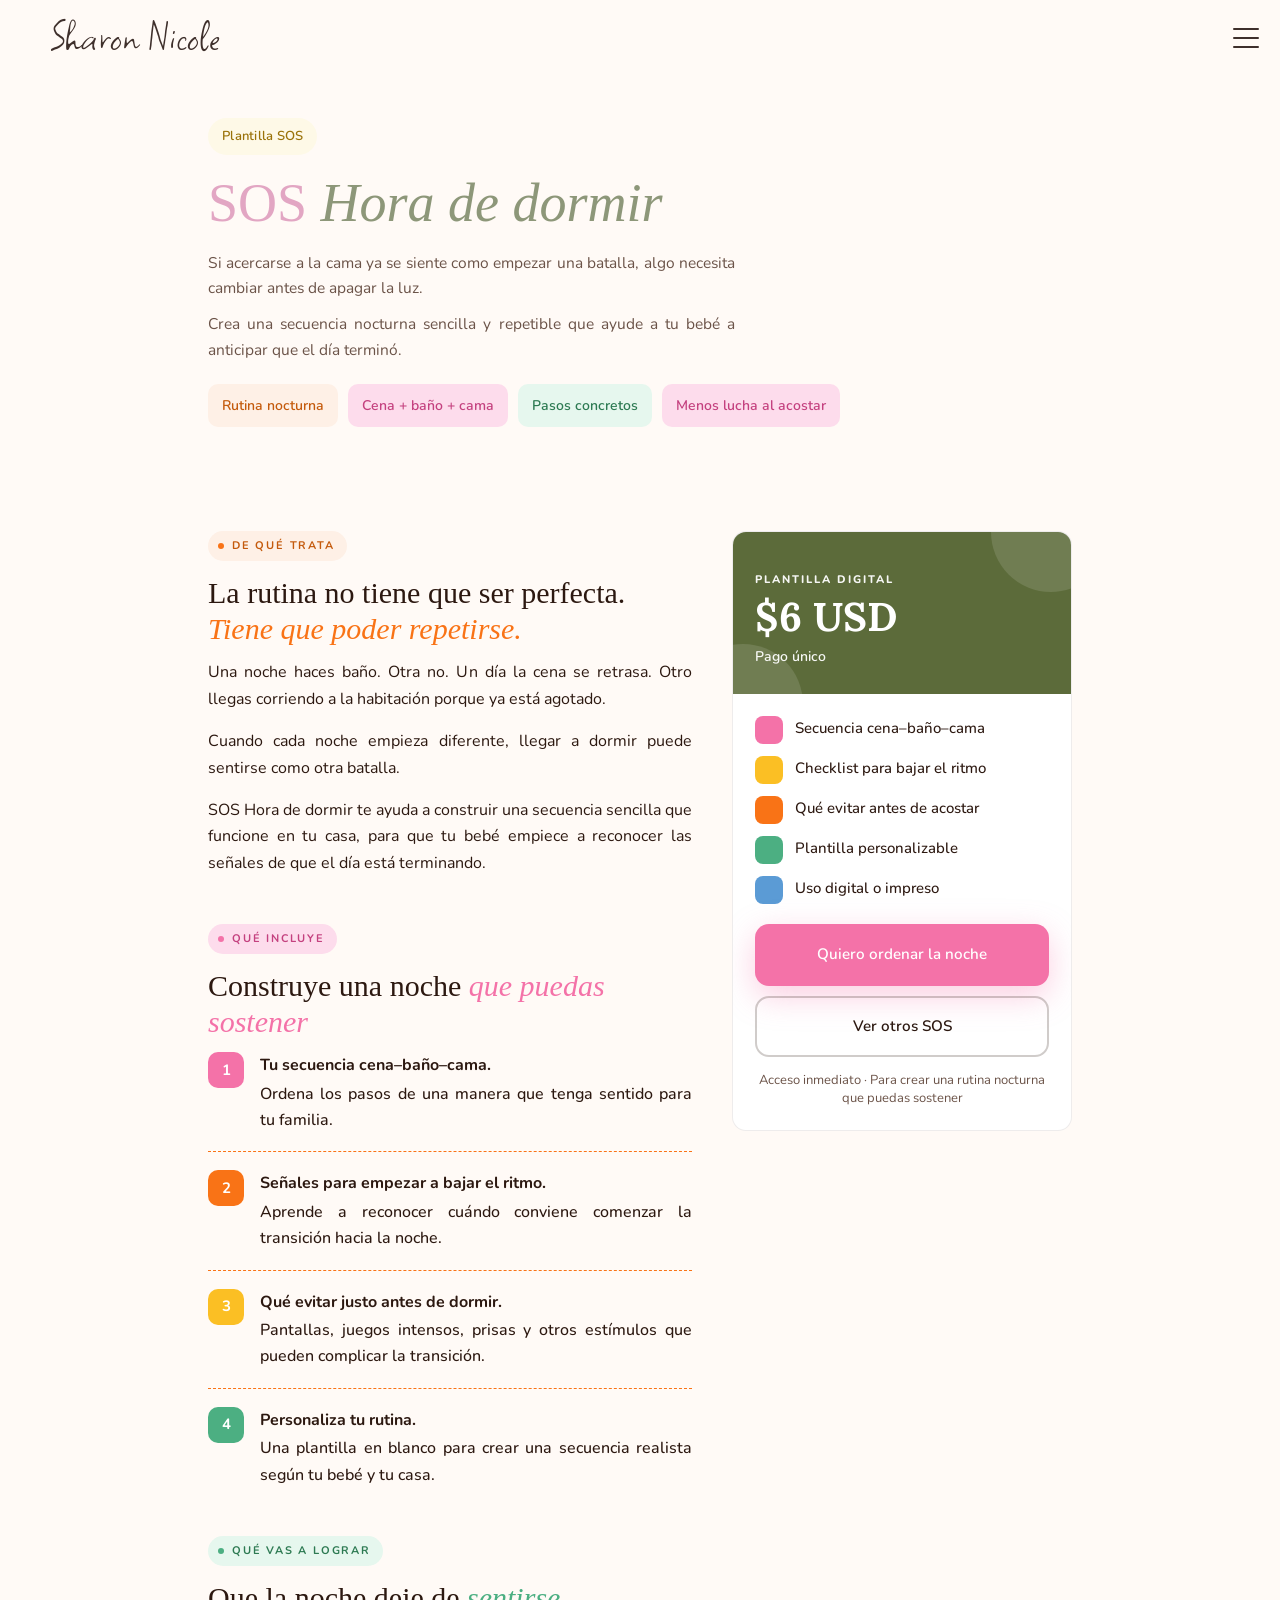
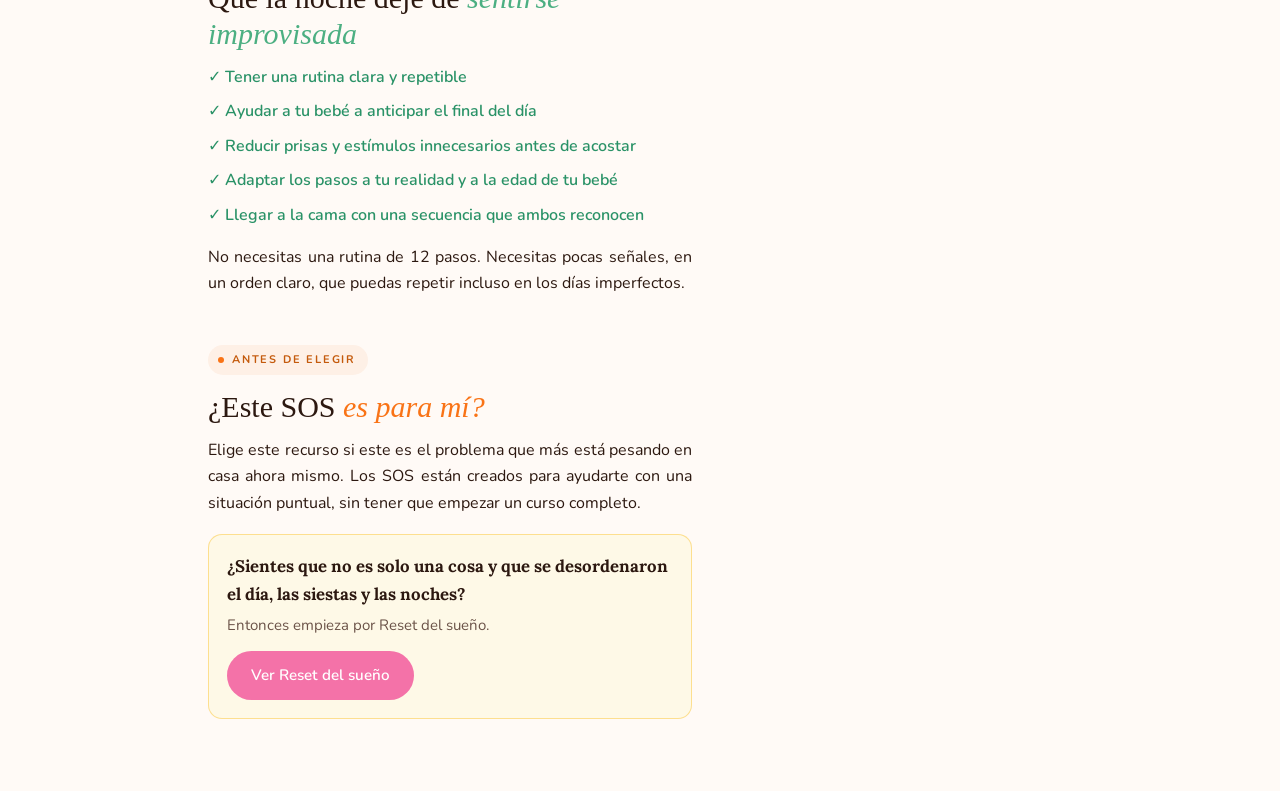
==== commit 1fa8d289: "Add files via upload" ====
--- a/plantilla-hora-de-dormir/index.html
+++ b/plantilla-hora-de-dormir/index.html
@@ -1,4 +1,4 @@
-<!DOCTYPE html>
+﻿<!DOCTYPE html>
 <html lang="es">
 <head>
   <!-- Google tag (gtag.js) -->
@@ -12,22 +12,22 @@
   </script>
   <meta charset="UTF-8">
   <meta name="viewport" content="width=device-width, initial-scale=1.0">
-  <meta name="description" content="Plantilla SOS Hora de dormir: rutina de cena, baño y cama con pasos claros para llegar a la noche con más calma. Sharon Nicole.">
+  <meta name="description" content="Si acercarse a la cama ya se siente como empezar una batalla, algo necesita cambiar antes de apagar la luz. Crea una secuencia nocturna sencilla y repetible que ayude a tu bebé a anticipar que el día terminó.">
   <meta name="robots" content="index,follow">
   <meta property="og:type" content="website">
   <meta property="og:locale" content="es_ES">
   <meta property="og:title" content="SOS Hora de dormir | Sharon Nicole">
-  <meta property="og:description" content="Para armar una rutina de cena, baño y cama que se sostenga: pasos claros para llegar a la noche con más calma.">
+  <meta property="og:description" content="Si acercarse a la cama ya se siente como empezar una batalla, algo necesita cambiar antes de apagar la luz. Crea una secuencia nocturna sencilla y repetible que ayude a tu bebé a anticipar que el día terminó.">
   <meta name="twitter:card" content="summary_large_image">
   <meta name="twitter:title" content="SOS Hora de dormir | Sharon Nicole">
-  <meta name="twitter:description" content="Para armar una rutina de cena, baño y cama que se sostenga: pasos claros para llegar a la noche con más calma.">
+  <meta name="twitter:description" content="Si acercarse a la cama ya se siente como empezar una batalla, algo necesita cambiar antes de apagar la luz. Crea una secuencia nocturna sencilla y repetible que ayude a tu bebé a anticipar que el día terminó.">
   <title>SOS Hora de dormir | Sharon Nicole</title>
   <link rel="preconnect" href="https://fonts.googleapis.com">
   <link rel="preconnect" href="https://fonts.gstatic.com" crossorigin>
   <link href="https://fonts.googleapis.com/css2?family=Chiron+Hei+HK:ital,wght@0,200..900;1,200..900&family=DM+Sans:ital,opsz,wght@0,9..40,300;0,9..40,400;0,9..40,500;0,9..40,600;0,9..40,700&family=Fraunces:opsz,wght@9..144,500;9..144,700&family=Manrope:wght@400;500;600;700&family=Schoolbell&family=Square+Peg&display=swap" rel="stylesheet">
   <link href="https://fonts.googleapis.com/css2?family=Lora:ital,wght@0,400;0,500;0,600;0,700;1,400;1,500;1,600;1,700&family=Nunito:wght@400;500;600;700&display=swap" rel="stylesheet">
-  <link rel="stylesheet" href="../styles.css?v=275">
-  <link rel="stylesheet" href="../curso-soy-ese-bebe.css?v=40">
+  <link rel="stylesheet" href="../styles.css?v=279">
+  <link rel="stylesheet" href="../curso-soy-ese-bebe.css?v=42">
 </head>
 <body class="seb-page seb-page--plantilla-hora-dormir">
   <header class="topbar">
@@ -87,12 +87,13 @@
         <div class="seb-hero__left">
           <span class="seb-badge">Plantilla SOS</span>
           <h1 id="seb-hero-title" class="seb-hero__h1"><span class="seb-hero__h1-curso">SOS</span> <em class="seb-hero__h1-olive">Hora de dormir</em></h1>
-          <p class="seb-hero__lede">Para armar una rutina de cena, baño y cama que se sostenga: pasos claros para llegar a la noche con más calma.</p>
+          <p class="seb-hero__lede">Si acercarse a la cama ya se siente como empezar una batalla, algo necesita cambiar antes de apagar la luz.</p>
+          <p class="seb-hero__lede">Crea una secuencia nocturna sencilla y repetible que ayude a tu bebé a anticipar que el día terminó.</p>
           <ul class="seb-chips">
             <li class="seb-chip seb-chip--orange">Rutina nocturna</li>
-            <li class="seb-chip seb-chip--pink">Cena · baño · cama</li>
+            <li class="seb-chip seb-chip--pink">Cena + baño + cama</li>
             <li class="seb-chip seb-chip--green">Pasos concretos</li>
-            <li class="seb-chip seb-chip--pink">Más calma al acostar</li>
+            <li class="seb-chip seb-chip--pink">Menos lucha al acostar</li>
           </ul>
         </div>
       </div>
@@ -103,43 +104,59 @@
         <div class="seb-prose">
           <article class="seb-block">
             <span class="seb-tag seb-tag--orange">De qué trata</span>
-            <h2 id="seb-about-title">Una noche con <em>más orden y calma</em></h2>
-            <p>SOS Hora de dormir te ayuda a armar una secuencia simple de cena, baño y cama que tu bebé pueda anticipar. No es un horario rígido: es una rutina clara para que el final del día no se sienta improvisado ni eterno.</p>
+            <h2 id="seb-about-title">La rutina no tiene que ser perfecta. <em>Tiene que poder repetirse.</em></h2>
+            <p>Una noche haces baño. Otra no. Un día la cena se retrasa. Otro llegas corriendo a la habitación porque ya está agotado.</p>
+            <p>Cuando cada noche empieza diferente, llegar a dormir puede sentirse como otra batalla.</p>
+            <p>SOS Hora de dormir te ayuda a construir una secuencia sencilla que funcione en tu casa, para que tu bebé empiece a reconocer las señales de que el día está terminando.</p>
           </article>
 
           <article class="seb-block seb-section--pink">
             <span class="seb-tag seb-tag--pink">Qué incluye</span>
-            <h2>Qué vas a <em>encontrar</em></h2>
+            <h2>Construye una noche <em>que puedas sostener</em></h2>
             <ol class="seb-learn-list">
               <li class="seb-learn-item">
                 <span class="seb-num seb-num--pink" aria-hidden="true">1</span>
-                <p>Cómo armar una secuencia cena–baño–cama que se sostenga en la vida real.</p>
+                <p><strong>Tu secuencia cena–baño–cama.</strong> Ordena los pasos de una manera que tenga sentido para tu familia.</p>
               </li>
               <li class="seb-learn-item">
                 <span class="seb-num seb-num--orange" aria-hidden="true">2</span>
-                <p>Señales de que ya es momento de bajar el ritmo hacia la noche.</p>
+                <p><strong>Señales para empezar a bajar el ritmo.</strong> Aprende a reconocer cuándo conviene comenzar la transición hacia la noche.</p>
               </li>
               <li class="seb-learn-item">
                 <span class="seb-num seb-num--yellow" aria-hidden="true">3</span>
-                <p>Qué evitar justo antes de acostar (pantallas, juegos intensos, prisas).</p>
+                <p><strong>Qué evitar justo antes de dormir.</strong> Pantallas, juegos intensos, prisas y otros estímulos que pueden complicar la transición.</p>
               </li>
               <li class="seb-learn-item">
                 <span class="seb-num seb-num--green" aria-hidden="true">4</span>
-                <p>Una plantilla en blanco para personalizar tu propia hora de dormir.</p>
+                <p><strong>Personaliza tu rutina.</strong> Una plantilla en blanco para crear una secuencia realista según tu bebé y tu casa.</p>
               </li>
             </ol>
           </article>
 
           <article class="seb-block seb-section--green">
             <span class="seb-tag seb-tag--green">Qué vas a lograr</span>
-            <h2>Más claridad, <em>sin complicarte</em></h2>
+            <h2>Que la noche deje de <em>sentirse improvisada</em></h2>
             <ul class="seb-achieve-list">
-              <li>✔ Tener una rutina nocturna clara y repetible</li>
-              <li>✔ Llegar a la cama con menos pelea</li>
-              <li>✔ Que tu bebé anticipe el final del día</li>
-              <li>✔ Adaptar los pasos a tu casa y a su edad</li>
+              <li>✓ Tener una rutina clara y repetible</li>
+              <li>✓ Ayudar a tu bebé a anticipar el final del día</li>
+              <li>✓ Reducir prisas y estímulos innecesarios antes de acostar</li>
+              <li>✓ Adaptar los pasos a tu realidad y a la edad de tu bebé</li>
+              <li>✓ Llegar a la cama con una secuencia que ambos reconocen</li>
             </ul>
-            <p>Accedes a una plantilla lista para imprimir o usar en el celular: pasos concretos, checklists y espacio para anotar lo que pasa en tu casa.</p>
+            <p>No necesitas una rutina de 12 pasos. Necesitas pocas señales, en un orden claro, que puedas repetir incluso en los días imperfectos.</p>
+          </article>
+
+          <article class="seb-block seb-fit">
+            <span class="seb-tag seb-tag--orange">Antes de elegir</span>
+            <h2>¿Este SOS <em>es para mí?</em></h2>
+            <p>Elige este recurso si este es el problema que más está pesando en casa ahora mismo. Los SOS están creados para ayudarte con una situación puntual, sin tener que empezar un curso completo.</p>
+            <div class="seb-strip">
+              <div>
+                <strong>¿Sientes que no es solo una cosa y que se desordenaron el día, las siestas y las noches?</strong>
+                <p>Entonces empieza por Reset del sueño.</p>
+                <a class="seb-btn seb-btn--pink seb-btn--pill seb-fit__btn" href="../plantilla-reset-del-sueno/">Ver Reset del sueño</a>
+              </div>
+            </div>
           </article>
         </div>
 
@@ -158,15 +175,19 @@
                 </li>
                 <li>
                   <span class="seb-ico seb-ico--yellow" aria-hidden="true"></span>
-                  <span>Checklist de la noche</span>
+                  <span>Checklist para bajar el ritmo</span>
                 </li>
                 <li>
                   <span class="seb-ico seb-ico--orange" aria-hidden="true"></span>
+                  <span>Qué evitar antes de acostar</span>
+                </li>
+                <li>
+                  <span class="seb-ico seb-ico--green" aria-hidden="true"></span>
                   <span>Plantilla personalizable</span>
                 </li>
                 <li>
-                  <span class="seb-ico seb-ico--green" aria-hidden="true"></span>
-                  <span>Uso en celular o impresa</span>
+                  <span class="seb-ico seb-ico--blue" aria-hidden="true"></span>
+                  <span>Uso digital o impreso</span>
                 </li>
               </ul>
               <div class="seb-price__actions">
@@ -175,10 +196,10 @@
                   href="https://www.instagram.com/sharon.nicolett/"
                   target="_blank"
                   rel="noopener noreferrer"
-                >Quiero la plantilla</a>
-                <a class="seb-btn seb-btn--ghost seb-btn--block" href="../#recursos">Ver otras plantillas</a>
+                >Quiero ordenar la noche</a>
+                <a class="seb-btn seb-btn--ghost seb-btn--block" href="../#recursos">Ver otros SOS</a>
               </div>
-              <p class="seb-price__fine">Acceso inmediato · Ideal para resolver un problema puntual</p>
+              <p class="seb-price__fine">Acceso inmediato · Para crear una rutina nocturna que puedas sostener</p>
             </div>
           </div>
         </aside>
--- a/styles.css
+++ b/styles.css
@@ -1521,17 +1521,19 @@
 
 .recursos__head h2 {
   margin: 0;
+  max-width: 24ch;
   font-family: "Schoolbell", cursive;
-  font-size: clamp(2.6rem, 6vw, 3.6rem);
+  font-size: clamp(2rem, 4.2vw, 2.9rem);
   font-weight: 400;
-  line-height: 0.95;
+  line-height: 1.1;
   letter-spacing: 0.01em;
   color: #3e2f2b;
+  text-wrap: balance;
 }
 
 .recursos__head p {
-  margin: 0.7rem 0 0;
-  max-width: 38rem;
+  margin: 0.8rem 0 0;
+  max-width: 46rem;
   color: #5c514d;
   font-size: 1.05rem;
   line-height: 1.55;
--- a/curso-soy-ese-bebe.css
+++ b/curso-soy-ese-bebe.css
@@ -195,6 +195,9 @@
 
 .seb-hero__grid--solo {
   grid-template-columns: 1fr;
+}
+
+.seb-hero__grid--solo .seb-hero__left {
   max-width: 720px;
 }
 
@@ -616,6 +619,31 @@
   margin: 0;
   font-size: 0.9375rem;
   color: var(--muted);
+}
+
+.seb-hero__lede + .seb-hero__lede {
+  margin-top: -12px;
+}
+
+.seb-learn-item p strong {
+  display: block;
+  margin-bottom: 2px;
+  font-weight: 700;
+  color: var(--text);
+}
+
+.seb-about-lead strong {
+  font-family: "Lora", Georgia, serif;
+  font-size: 1.1rem;
+  color: var(--text);
+}
+
+.seb-fit .seb-strip {
+  margin-top: 18px;
+}
+
+.seb-fit__btn {
+  margin-top: 14px;
 }
 
 /* —— Price card —— */
